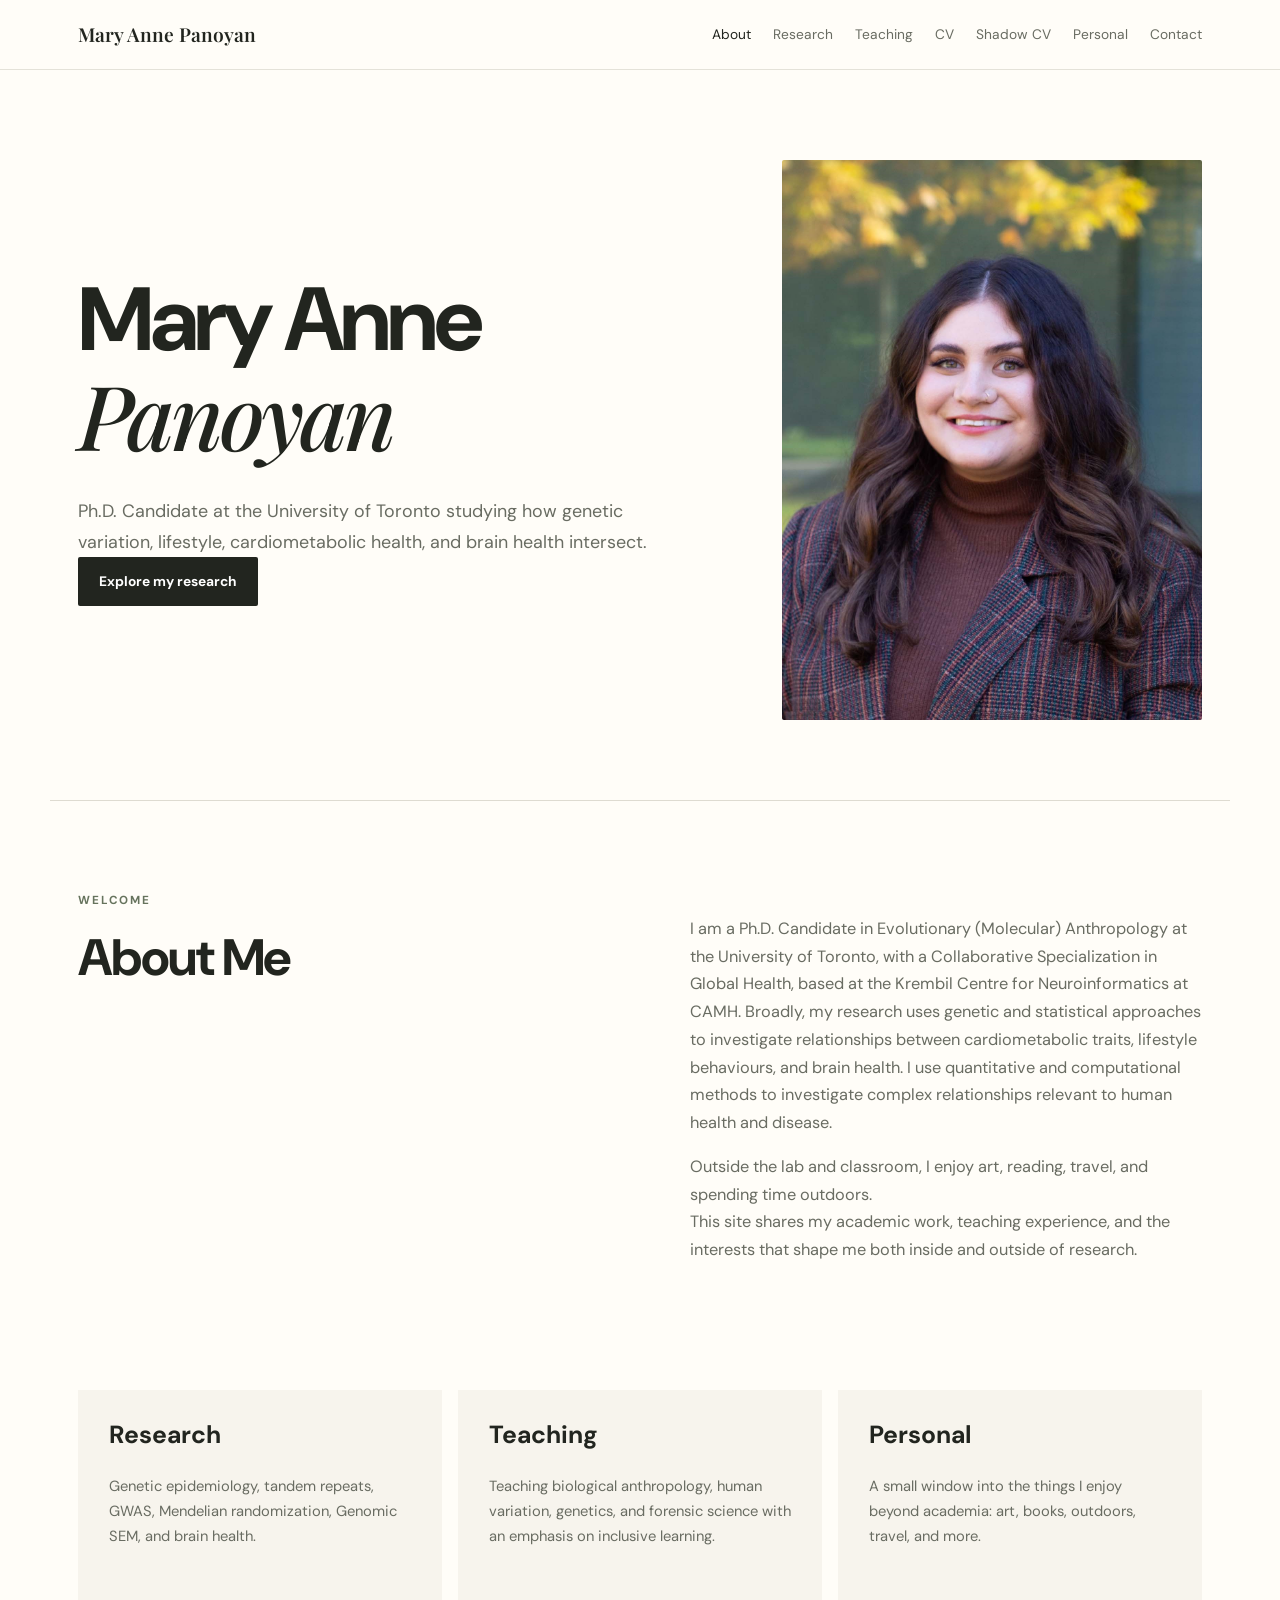
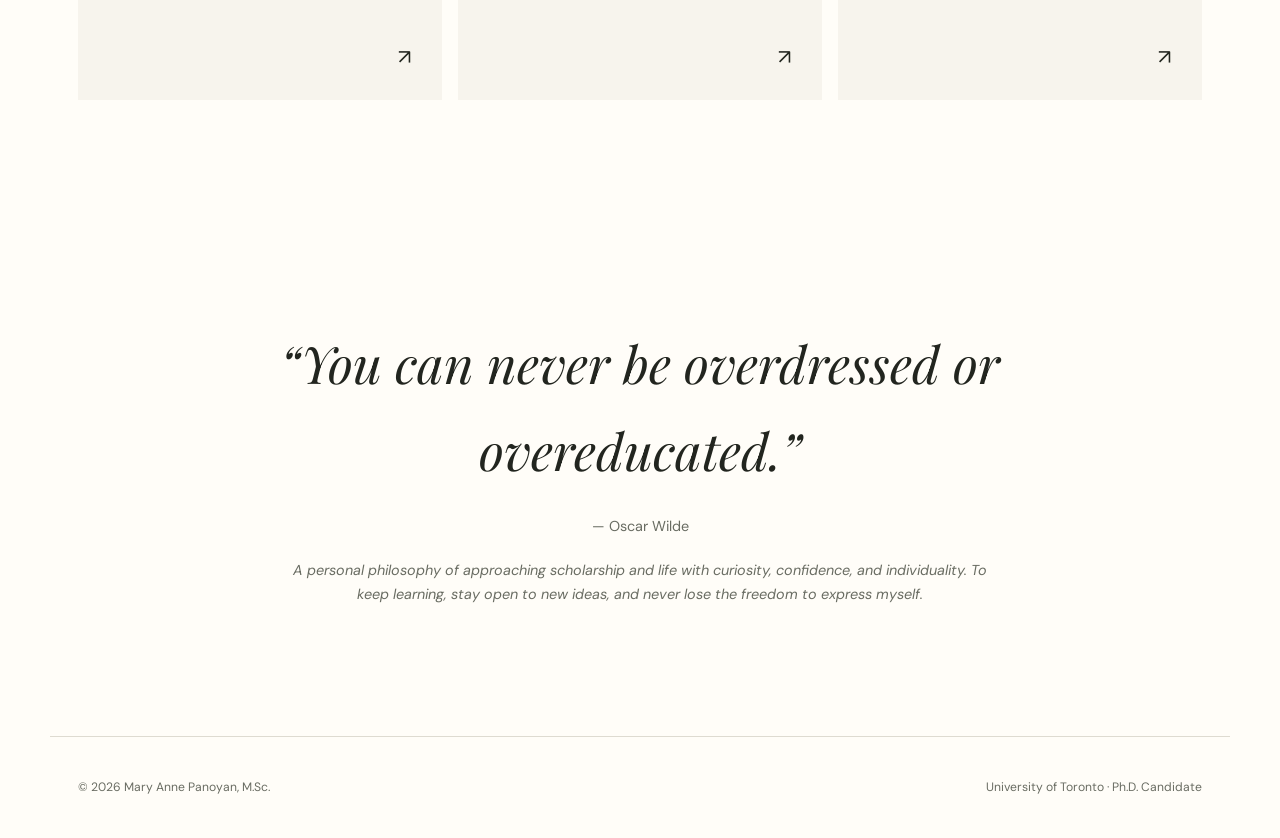
==== index.html @ bce334fd "Update image filename for Mary Anne Panoyan" ====
<!DOCTYPE html>
<html lang="en">

<head>
  <meta charset="UTF-8">
  <meta name="viewport" content="width=device-width, initial-scale=1.0">

  <title>Mary Anne Panoyan, M.Sc. | Ph.D. Candidate</title>

  <meta name="description" content="Academic portfolio of Mary Anne Panoyan, Ph.D. Candidate in Evolutionary (Molecular) Anthropology at the University of Toronto.">

  <link rel="stylesheet" href="style.css">
</head>

<body>

<header class="site-header">
  <div class="nav-wrap">

    <a class="brand" href="index.html">
      Mary Anne Panoyan
    </a>

    <button class="menu-toggle" aria-label="Toggle navigation">
      ☰
    </button>

    <nav class="nav">
      <a href="index.html">About</a>
      <a href="research.html">Research</a>
      <a href="teaching.html">Teaching</a>
      <a href="cv.html">CV</a>
      <a href="shadow-cv.html">Shadow CV</a>
      <a href="personal.html">Personal</a>
      <a href="contact.html">Contact</a>
    </nav>

  </div>
</header>


<main>

  <!-- HERO SECTION -->
  <section class="hero">

    <div class="hero-content">

      <h1>
        Mary Anne<br>
        <em>Panoyan</em>
      </h1>

      <p class="hero-intro">
        Ph.D. Candidate at the University of Toronto studying how genetic
        variation, lifestyle, cardiometabolic health, and brain health intersect.
      </p>

      <a class="button" href="research.html">
        Explore my research
      </a>

    </div>

    <div class="hero-photo">
      <img src="images/MaryAnnePanoyan.jpg" alt="Mary Anne Panoyan">
    </div>

  </section>


  <!-- INTRODUCTION -->
  <section class="intro section">

    <div>
      <p class="eyebrow">
        Welcome
      </p>

      <h2>
        About Me
      </h2>
    </div>

    <div class="intro-text">

      <p>
        I am a Ph.D. Candidate in Evolutionary (Molecular) Anthropology at the University of Toronto, with a Collaborative Specialization in Global Health, based at the Krembil Centre for Neuroinformatics at CAMH. Broadly, my research uses genetic and statistical approaches to investigate relationships between cardiometabolic traits, lifestyle behaviours, and brain health. I use quantitative and computational methods to investigate complex relationships relevant to human health and disease.
      </p>

      <p>
        Outside the lab and classroom, I enjoy art, reading, travel, and spending time outdoors.
        <br>
        This site shares my academic work, teaching experience, and the interests that shape me both inside and outside of research.
      </p>

    </div>

  </section>


  <!-- FEATURE CARDS -->
  <section class="cards section">

    <a class="feature-card" href="research.html">

      <h3>Research</h3>

      <p>
        Genetic epidemiology, tandem repeats, GWAS, Mendelian randomization, Genomic SEM, and brain health.
      </p>

      <span class="card-arrow">↗</span>

    </a>


    <a class="feature-card" href="teaching.html">

      <h3>Teaching</h3>

      <p>
        Teaching biological anthropology, human variation, genetics, and forensic science with an emphasis on inclusive learning.
      </p>

      <span class="card-arrow">↗</span>

    </a>


    <a class="feature-card" href="personal.html">

      <h3>Personal</h3>

      <p>
        A small window into the things I enjoy beyond academia: art, books, outdoors, travel, and more.
      </p>

      <span class="card-arrow">↗</span>

    </a>

  </section>


  <!-- QUOTE -->
  <section class="quote section">

    <p>
      “You can never be overdressed or overeducated.”
    </p>

    <span>
      — Oscar Wilde
    </span>

    <p class="quote-note">
      A personal philosophy of approaching scholarship and life with curiosity, confidence, and individuality. To keep learning, stay open to new ideas, and never lose the freedom to express myself.
    </p>

  </section>

</main>


<footer>

  <p>
    © 2026 Mary Anne Panoyan, M.Sc.
  </p>

  <p>
    University of Toronto · Ph.D. Candidate
  </p>

</footer>


<script src="script.js"></script>

</body>
</html>
---- style.css ----
@import url('https://fonts.googleapis.com/css2?family=DM+Sans:wght@400;500;600;700&family=Playfair+Display:ital,wght@0,500;0,600;1,500;1,600&display=swap');


/* =========================================================
   VARIABLES
   ========================================================= */

:root {
  --ink: #22251f;
  --muted: #696c62;
  --cream: #f7f4ed;
  --paper: #fffdf8;

  --sage: #66735d;
  --sage-light: #dce2d4;

  --clay: #b96f56;
  --line: #dedbd1;

  --serif: 'Playfair Display', Georgia, serif;
  --sans: 'DM Sans', Arial, sans-serif;
}


/* =========================================================
   GENERAL
   ========================================================= */

* {
  box-sizing: border-box;
}

html {
  scroll-behavior: smooth;
}

body {
  margin: 0;
  background: var(--paper);
  color: var(--ink);
  font-family: var(--sans);
  line-height: 1.7;
}

a {
  color: inherit;
  text-decoration: none;
}


/* =========================================================
   HEADER & NAVIGATION
   ========================================================= */

.site-header {
  position: sticky;
  top: 0;
  z-index: 10;

  background: rgba(255, 253, 248, 0.93);
  backdrop-filter: blur(12px);

  border-bottom: 1px solid rgba(222, 219, 209, 0.8);
}

.nav-wrap {
  max-width: 1180px;
  margin: auto;

  padding: 18px 28px;

  display: flex;
  align-items: center;
  justify-content: space-between;

  gap: 24px;
}

.brand {
  font-family: var(--serif);
  font-size: 1.2rem;
  font-weight: 600;
}

.nav {
  display: flex;
  gap: 22px;
  align-items: center;

  font-size: 0.86rem;
}

.nav a {
  color: var(--muted);
  transition: 0.2s;
}

.nav a:hover,
.nav a.active {
  color: var(--ink);
}

.menu-toggle {
  display: none;

  border: 0;
  background: none;

  font-size: 1.4rem;
}


/* =========================================================
   HERO
   ========================================================= */

.hero {
  max-width: 1180px;
  margin: auto;

  min-height: 650px;

  padding: 90px 28px 80px;

  display: grid;

  /*
     LEFT = text
     RIGHT = photo
  */
  grid-template-columns: minmax(0, 1fr) 420px;

  align-items: center;

  gap: 80px;
}

.hero-content {
  max-width: 650px;
}

.hero h1 {
  font-size: clamp(3.4rem, 7vw, 6.7rem);
  letter-spacing: -0.045em;
  line-height: 1.05;
  margin-top: 0;
  margin-bottom: 28px;
}

.hero h1 em {
  font-family: var(--serif);
  font-weight: 500;
}

.hero-intro {
  font-size: 1.12rem;
  color: var(--muted);
  max-width: 650px;
  margin: 0;
}

.hero-photo {
  display: flex;
  justify-content: center;
  align-items: center;
}

.hero-photo img {
  width: 100%;
  max-width: 420px;
  height: 560px;

  object-fit: cover;
  display: block;

  border-radius: 2px;
}


/* =========================================================
   GENERAL TYPOGRAPHY
   ========================================================= */

.eyebrow {
  font-size: 0.73rem;
  letter-spacing: 0.16em;
  text-transform: uppercase;

  color: var(--sage);
  font-weight: 700;

  margin: 0 0 18px;
}

h1,
h2,
h3 {
  line-height: 1.12;
  margin-top: 0;
}

h1 {
  font-size: clamp(3.4rem, 7vw, 6.7rem);
  letter-spacing: -0.045em;
  margin-bottom: 28px;
}

h2 {
  font-size: clamp(2rem, 4vw, 3.3rem);
  letter-spacing: -0.03em;
}

h3 {
  font-size: 1.55rem;
}

em {
  font-family: var(--serif);
  font-weight: 500;
}


/* =========================================================
   BUTTONS
   ========================================================= */

.button-row {
  display: flex;
  align-items: center;

  gap: 25px;
  margin-top: 35px;
}

.button {
  display: inline-block;

  background: var(--ink);
  color: #fff;

  padding: 13px 21px;
  border-radius: 2px;

  font-size: 0.86rem;
  font-weight: 700;

  transition: 0.2s;
}

.button:hover {
  background: var(--sage);
}

.text-link {
  font-weight: 700;
  font-size: 0.9rem;
}


/* =========================================================
   GENERAL SECTIONS
   ========================================================= */

.section {
  max-width: 1180px;
  margin: auto;

  padding: 90px 28px;
}


/* =========================================================
   INTRODUCTION
   ========================================================= */

.intro {
  display: grid;

  grid-template-columns: 1fr 1fr;

  gap: 100px;

  border-top: 1px solid var(--line);
}

.intro-text {
  font-size: 1.02rem;
  color: var(--muted);

  padding-top: 8px;
}


/* =========================================================
   FEATURE CARDS
   ========================================================= */

.cards {
  display: grid;

  grid-template-columns: repeat(3, 1fr);

  gap: 16px;

  padding-top: 20px;
}

.feature-card {
  min-height: 310px;

  background: var(--cream);

  padding: 30px;

  position: relative;

  border: 1px solid transparent;

  transition: 0.25s;
}

.feature-card:hover {
  border-color: var(--line);

  transform: translateY(-4px);
}

/*
   Card numbers removed, so this is no longer needed.
*/

.feature-card h3 {
  margin-top: 0;
}

.feature-card p {
  color: var(--muted);

  font-size: 0.92rem;
}

.card-arrow {
  position: absolute;

  right: 30px;
  bottom: 25px;

  font-size: 1.3rem;
}


/* =========================================================
   QUOTE
   ========================================================= */

.quote {
  text-align: center;

  padding-top: 130px;
  padding-bottom: 130px;
}


/* Main quote */

.quote > p:first-child {
  font-family: var(--serif);

  font-style: italic;

  font-size: clamp(2rem, 4vw, 3.5rem);

  margin: 0 auto 18px;

  max-width: 850px;
}


/* Attribution */

.quote > span {
  color: var(--muted);

  font-size: 0.9rem;
}


/* Personal philosophy */

.quote-note {
  font-family: var(--sans);

  font-size: 0.9rem;

  font-style: italic;

  line-height: 1.6;

  color: var(--muted);

  max-width: 700px;

  margin: 20px auto 0;
}


/* =========================================================
   FOOTER
   ========================================================= */

footer {
  border-top: 1px solid var(--line);

  max-width: 1180px;

  margin: auto;

  padding: 28px;

  display: flex;

  justify-content: space-between;

  color: var(--muted);

  font-size: 0.76rem;
}


/* =========================================================
   GENERAL PAGE
   ========================================================= */

.page {
  min-height: 75vh;
}

.page-hero {
  max-width: 1180px;

  margin: auto;

  padding: 100px 28px 80px;

  border-bottom: 1px solid var(--line);
}

.page-hero h1 {
  font-size: clamp(3.2rem, 7vw, 5.8rem);
}

.page-hero.compact {
  padding-bottom: 65px;
}


/* =========================================================
   TWO COLUMN CONTENT
   ========================================================= */

.two-col {
  display: grid;

  grid-template-columns: 1fr 1.2fr;

  gap: 100px;
}

.two-col p {
  color: var(--muted);
}


/* =========================================================
   TIMELINE
   ========================================================= */

.timeline-list {
  margin-top: 35px;
}

.timeline-list > div {
  display: grid;

  grid-template-columns: 130px 1fr;

  padding: 25px 0;

  border-top: 1px solid var(--line);
}

.timeline-list span {
  color: var(--sage);

  font-weight: 700;

  font-size: 0.82rem;

  text-transform: uppercase;

  letter-spacing: 0.08em;
}

.timeline-list p {
  margin: 0;

  color: var(--muted);
}


/* =========================================================
   RESEARCH PROJECTS
   ========================================================= */

.project-grid {
  display: grid;

  grid-template-columns: 1fr 1fr;

  gap: 18px;
}

.project-card {
  padding: 35px;

  background: var(--cream);

  min-height: 330px;

  border-left: 4px solid var(--sage);
}

.project-card:nth-child(2n) {
  border-left-color: var(--clay);
}

.project-card > span {
  font-size: 0.73rem;

  text-transform: uppercase;

  letter-spacing: 0.12em;

  color: var(--muted);
}

.project-card p {
  color: var(--muted);
}

.tags {
  font-size: 0.76rem;

  text-transform: uppercase;

  letter-spacing: 0.08em;

  margin-top: 35px;
}


/* =========================================================
   RESEARCH STATEMENT
   ========================================================= */

.research-statement {
  max-width: 850px;

  margin-left: auto;
  margin-right: auto;

  text-align: center;

  padding: 70px 0;

  border-top: 1px solid var(--line);
  border-bottom: 1px solid var(--line);
}

.research-statement h2 {
  font-family: var(--serif);

  font-size: 2.2rem;

  margin-bottom: 20px;
}

.research-statement p {
  color: var(--muted);

  line-height: 1.7;

  max-width: 720px;

  margin: 0 auto 16px;
}

.research-statement .button {
  display: inline-block;

  margin-top: 18px;

  padding: 12px 22px;

  background: var(--sage);

  color: white;

  text-decoration: none;

  font-size: 0.9rem;

  transition: opacity 0.2s ease, transform 0.2s ease;
}

.research-statement .button:hover {
  opacity: 0.85;

  transform: translateY(-2px);
}


/* =========================================================
   METHODS
   ========================================================= */

.methods {
  border-top: 1px solid var(--line);
}

.tag-cloud {
  display: flex;

  flex-wrap: wrap;

  gap: 10px;

  margin-top: 30px;
}

.tag-cloud span {
  border: 1px solid var(--line);

  padding: 9px 14px;

  border-radius: 50px;

  font-size: 0.82rem;

  background: var(--paper);
}


/* =========================================================
   EXPERIENCE
   ========================================================= */

.experience-item {
  display: grid;

  grid-template-columns: 150px 1fr;

  gap: 35px;

  padding: 28px 0;

  border-top: 1px solid var(--line);
}

.experience-item > span {
  color: var(--sage);

  font-size: 0.82rem;

  font-weight: 700;
}

.experience-item h3 {
  margin-bottom: 5px;
}

.experience-item p {
  color: var(--muted);

  margin: 4px 0;
}


/* =========================================================
   CV
   ========================================================= */

.cv-preview {
  display: grid;

  grid-template-columns: 1fr 1.5fr;

  gap: 80px;

  border-top: 1px solid var(--line);
}

.cv-preview p {
  color: var(--muted);
}

.note-box {
  max-width: 1124px;

  margin: 0 auto 80px;

  background: var(--cream);

  padding: 28px;
}

.note-box p {
  margin-bottom: 0;

  color: var(--muted);
}


/* =========================================================
   SHADOW CV
   ========================================================= */

.shadow-grid {
  display: grid;

  grid-template-columns: 1fr 1fr;

  gap: 18px;
}

.shadow-grid article {
  padding: 32px;

  background: var(--cream);

  min-height: 310px;
}

.shadow-grid article > span {
  color: var(--clay);

  font-weight: 700;
}

.shadow-grid ul {
  padding-left: 20px;

  color: var(--muted);
}


/* =========================================================
   PERSONAL PAGE
   ========================================================= */

.personal-grid {
  display: grid;

  grid-template-columns: 1fr 1fr;

  gap: 18px;
}

.personal-card {
  padding: 32px;

  background: var(--cream);

  min-height: 360px;
}

.personal-card p {
  color: var(--muted);
}

.placeholder-art {
  height: 150px;

  background: var(--sage-light);

  display: grid;

  place-items: center;

  text-align: center;

  font-family: var(--serif);

  font-size: 1.8rem;

  font-style: italic;

  margin-bottom: 28px;
}

.big-icon {
  font-size: 4rem;

  height: 150px;

  display: flex;

  align-items: center;
}


/* =========================================================
   ART GALLERY
   ========================================================= */

.art-gallery {
  display: grid;

  grid-template-columns: repeat(3, 1fr);

  gap: 16px;

  margin-top: 28px;
}

.art-gallery a {
  display: block;

  background: var(--paper);

  overflow: hidden;

  border: 1px solid var(--line);

  transition: transform 0.25s ease, box-shadow 0.25s ease;
}

.art-gallery a:hover {
  transform: translateY(-4px);

  box-shadow: 0 8px 20px rgba(34, 37, 31, 0.08);
}

.art-gallery img {
  width: 100%;

  height: 300px;

  object-fit: contain;

  display: block;

  transition: transform 0.3s ease, opacity 0.25s ease;
}

.art-gallery a:hover img {
  opacity: 0.88;

  transform: scale(1.02);
}


/* =========================================================
   CURRENTLY
   ========================================================= */

.currently {
  border-top: 1px solid var(--line);
}

.currently-grid {
  display: grid;

  grid-template-columns: repeat(4, 1fr);

  border: 1px solid var(--line);
}

.currently-grid div {
  padding: 25px;

  border-right: 1px solid var(--line);
}

.currently-grid div:last-child {
  border-right: 0;
}

.currently-grid span {
  display: block;

  color: var(--sage);

  font-size: 0.72rem;

  text-transform: uppercase;

  letter-spacing: 0.12em;
}

.currently-grid strong {
  display: block;

  margin-top: 10px;
}


/* =========================================================
   CONTACT
   ========================================================= */

.contact-grid {
  display: grid;

  grid-template-columns: 1fr 1fr;

  gap: 18px;
}

.contact-card {
  padding: 35px;

  background: var(--cream);

  min-height: 180px;
}

.contact-card span {
  display: block;

  color: var(--sage);

  font-size: 0.73rem;

  text-transform: uppercase;

  letter-spacing: 0.12em;

  font-weight: 700;
}

.contact-card strong {
  display: block;

  font-size: 1.2rem;

  margin: 18px 0 8px;
}

.contact-card small {
  color: var(--muted);
}


/* =========================================================
   CODE
   ========================================================= */

code {
  font-family: monospace;
}


/* =========================================================
   TABLET / MOBILE
   ========================================================= */

@media (max-width: 800px) {

  .nav {
    display: none;

    position: absolute;

    top: 66px;
    left: 0;
    right: 0;

    background: var(--paper);

    padding: 18px 28px;

    border-bottom: 1px solid var(--line);

    flex-direction: column;

    align-items: flex-start;
  }

  .nav.open {
    display: flex;
  }

  .menu-toggle {
    display: block;
  }


  /* HERO */

  .hero {
    grid-template-columns: 1fr;

    min-height: auto;

    padding-top: 65px;

    gap: 50px;
  }

  .hero-content {
    max-width: 650px;
  }

  .hero-photo {
    justify-content: flex-start;
  }

  .hero-photo img {
    width: 100%;

    max-width: 380px;

    height: 500px;
  }


  /* OTHER SECTIONS */

  .intro,
  .two-col,
  .cv-preview {
    grid-template-columns: 1fr;

    gap: 35px;
  }

  .cards,
  .project-grid,
  .shadow-grid,
  .personal-grid,
  .contact-grid {
    grid-template-columns: 1fr;
  }


  /* ART GALLERY */

  .art-gallery {
    grid-template-columns: repeat(2, 1fr);
  }

  .art-gallery img {
    height: 280px;
  }


  /* CURRENTLY */

  .currently-grid {
    grid-template-columns: 1fr 1fr;
  }

  .currently-grid div:nth-child(2) {
    border-right: 0;
  }

  .currently-grid div {
    border-bottom: 1px solid var(--line);
  }


  /* FOOTER */

  footer {
    flex-direction: column;

    gap: 5px;
  }
}


/* =========================================================
   SMALL PHONES
   ========================================================= */

@media (max-width: 500px) {

  .nav-wrap {
    padding: 16px 20px;
  }

  .hero,
  .section,
  .page-hero {
    padding-left: 20px;
    padding-right: 20px;
  }

  .hero {
    padding-top: 50px;

    gap: 40px;
  }

  .hero h1 {
    font-size: clamp(3rem, 15vw, 4.5rem);
  }

  .hero-intro {
    font-size: 1rem;
  }

  .hero-photo img {
    max-width: 100%;

    height: 450px;
  }


  /* ART GALLERY */

  .art-gallery {
    grid-template-columns: 1fr;

    gap: 14px;
  }

  .art-gallery img {
    height: auto;

    max-height: 500px;
  }


  /* CURRENTLY */

  .currently-grid {
    grid-template-columns: 1fr;
  }

  .currently-grid div {
    border-right: 0 !important;
  }


  /* EXPERIENCE */

  .experience-item,
  .timeline-list > div {
    grid-template-columns: 1fr;

    gap: 8px;
  }


  /* FOOTER */

  footer {
    padding-left: 20px;
    padding-right: 20px;
  }


  /* QUOTE */

  .quote {
    padding-top: 90px;
    padding-bottom: 90px;
  }

  .quote-note {
    font-size: 0.88rem;
  }
}
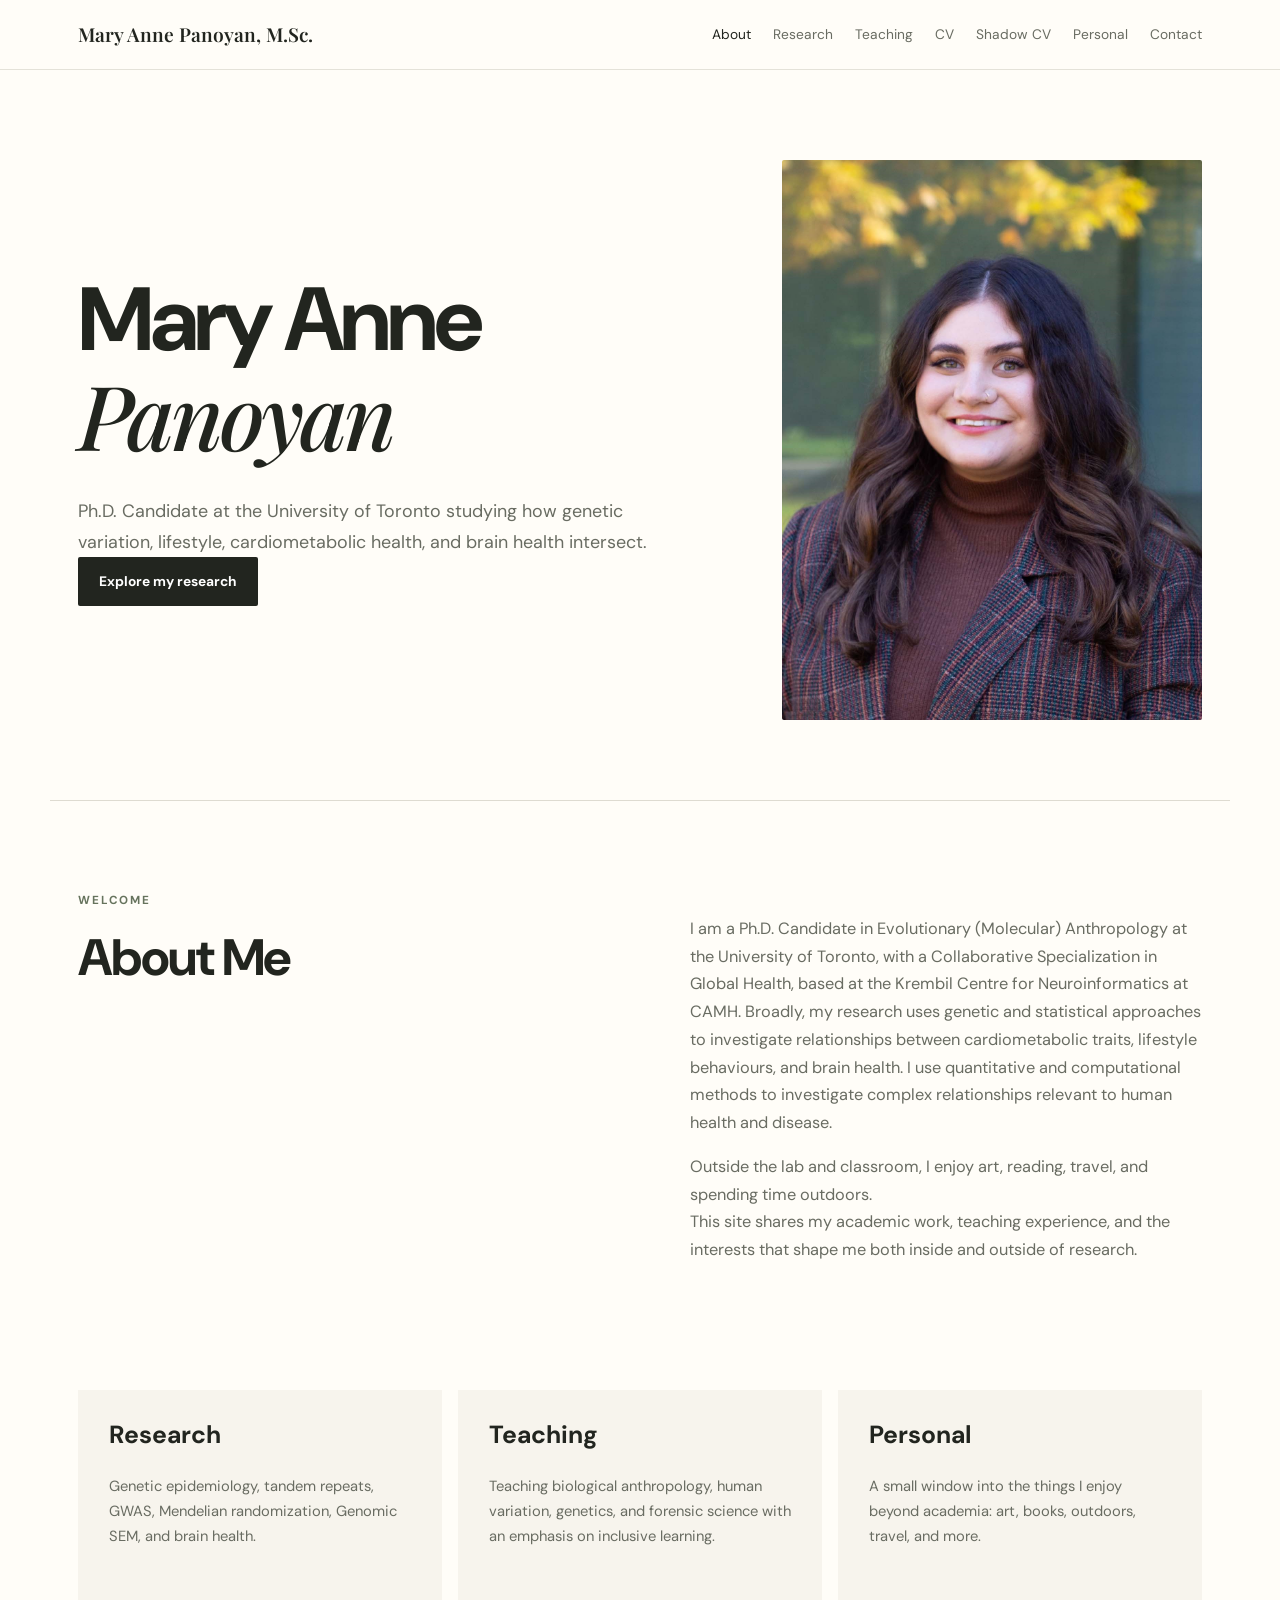
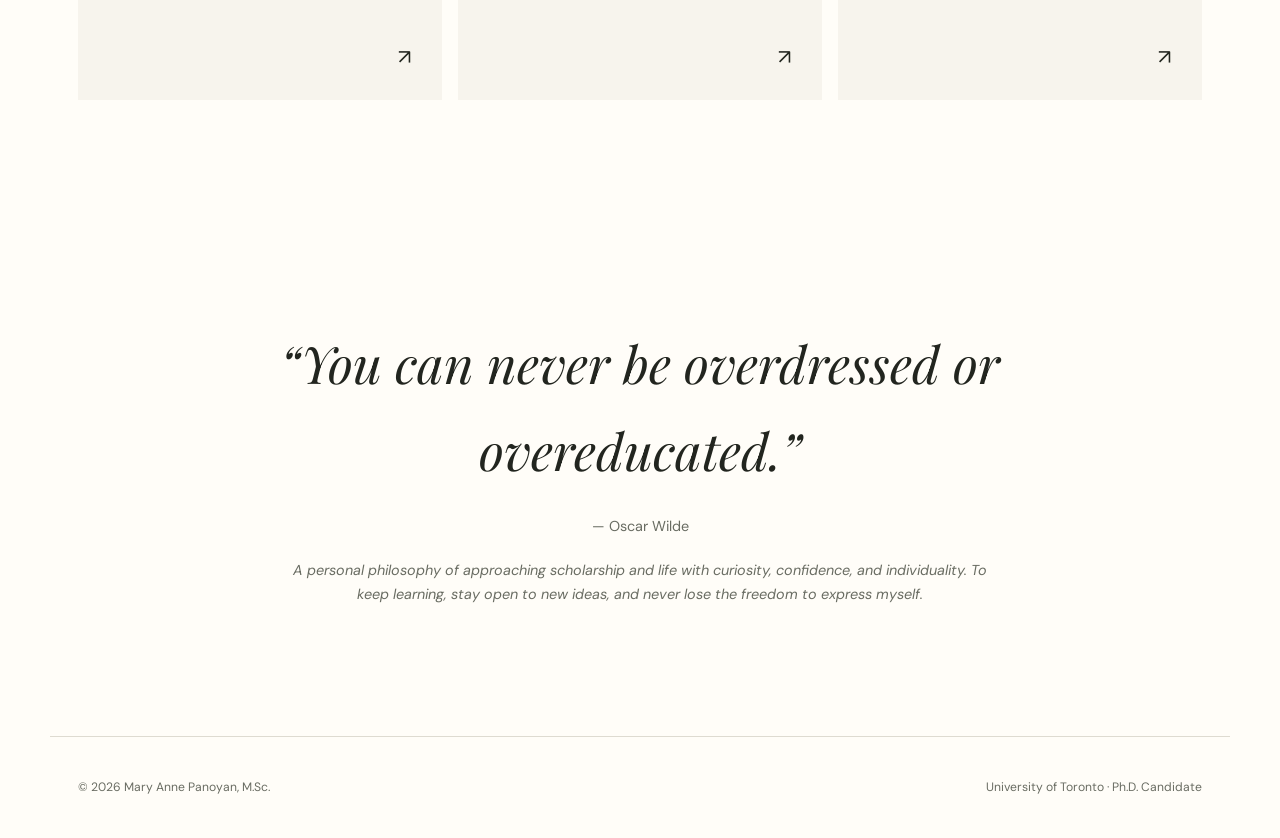
==== commit 5635ab15: "Update brand name to include degree" ====
--- a/index.html
+++ b/index.html
@@ -18,7 +18,7 @@
   <div class="nav-wrap">
 
     <a class="brand" href="index.html">
-      Mary Anne Panoyan
+      Mary Anne Panoyan, M.Sc.
     </a>
 
     <button class="menu-toggle" aria-label="Toggle navigation">
--- a/style.css
+++ b/style.css
@@ -453,7 +453,21 @@
   padding-bottom: 65px;
 }
 
-
+/* =========================================================
+   LEAD TEXT
+   ========================================================= */
+
+.lead {
+  max-width: 700px;
+
+  margin: 20px 0 28px;
+
+  font-size: 1.1rem;
+
+  line-height: 1.7;
+
+  color: var(--muted);
+}
 /* =========================================================
    TWO COLUMN CONTENT
    ========================================================= */
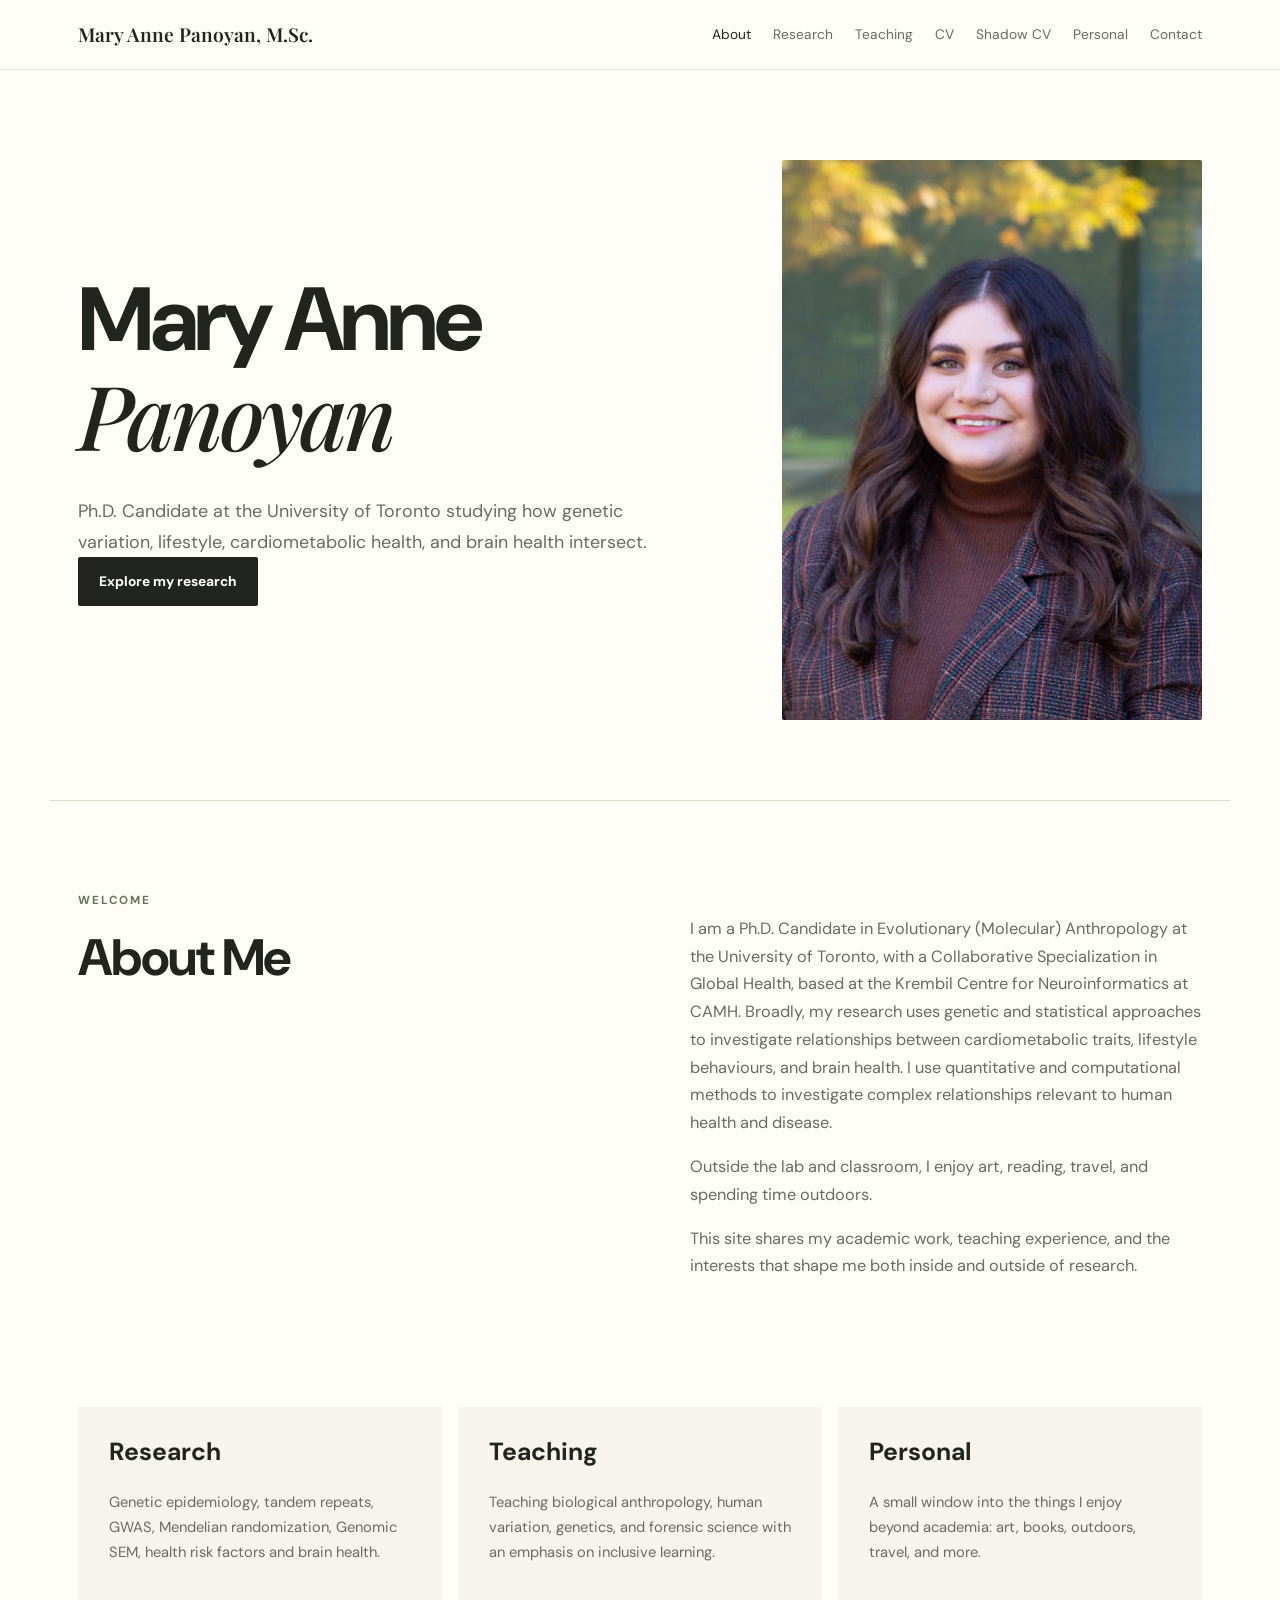
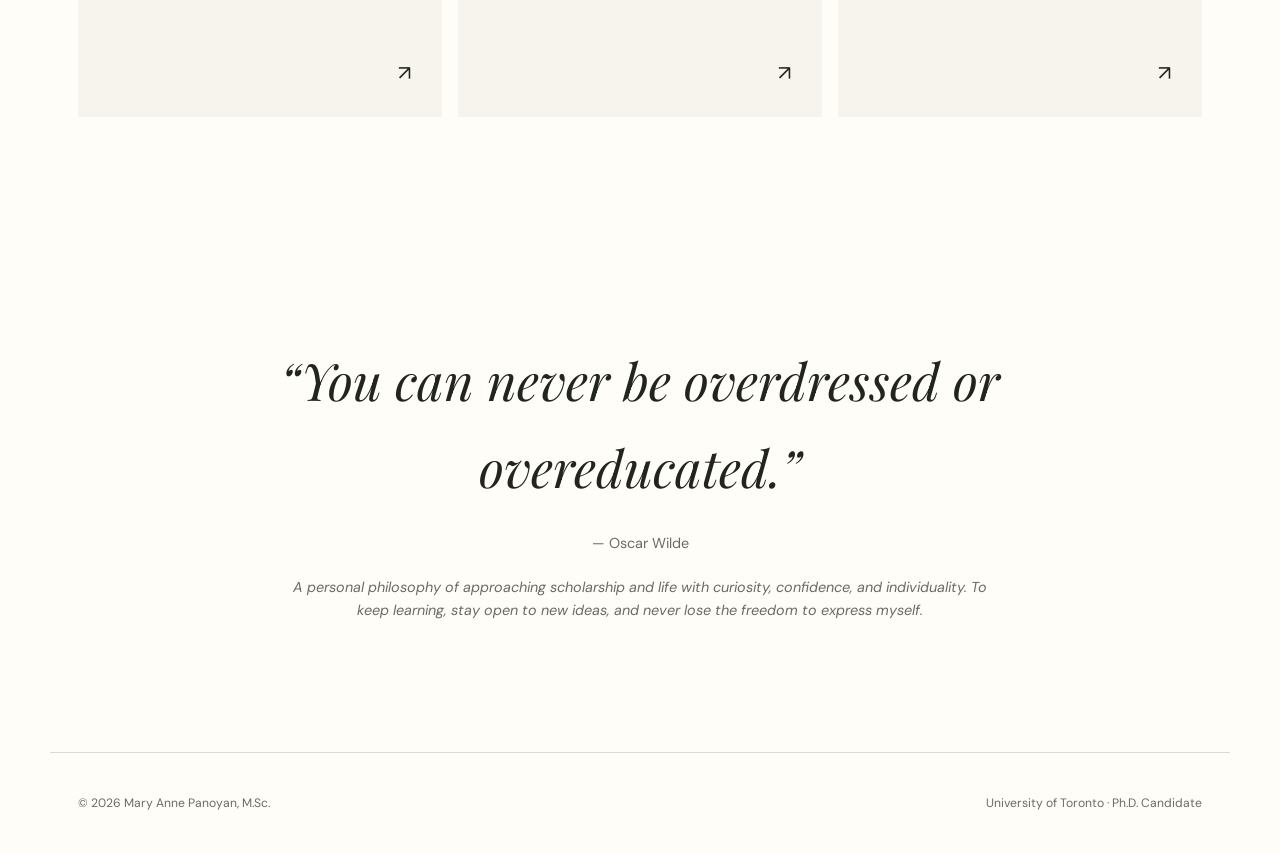
==== commit ecc6dbe3: "Update research interests in index.html Expanded the description of research interests to include he" ====
--- a/index.html
+++ b/index.html
@@ -90,7 +90,7 @@
 
       <p>
         Outside the lab and classroom, I enjoy art, reading, travel, and spending time outdoors.
-        <br>
+        </p>
         This site shares my academic work, teaching experience, and the interests that shape me both inside and outside of research.
       </p>
 
@@ -107,7 +107,7 @@
       <h3>Research</h3>
 
       <p>
-        Genetic epidemiology, tandem repeats, GWAS, Mendelian randomization, Genomic SEM, and brain health.
+        Genetic epidemiology, tandem repeats, GWAS, Mendelian randomization, Genomic SEM, health risk factors and brain health.
       </p>
 
       <span class="card-arrow">↗</span>
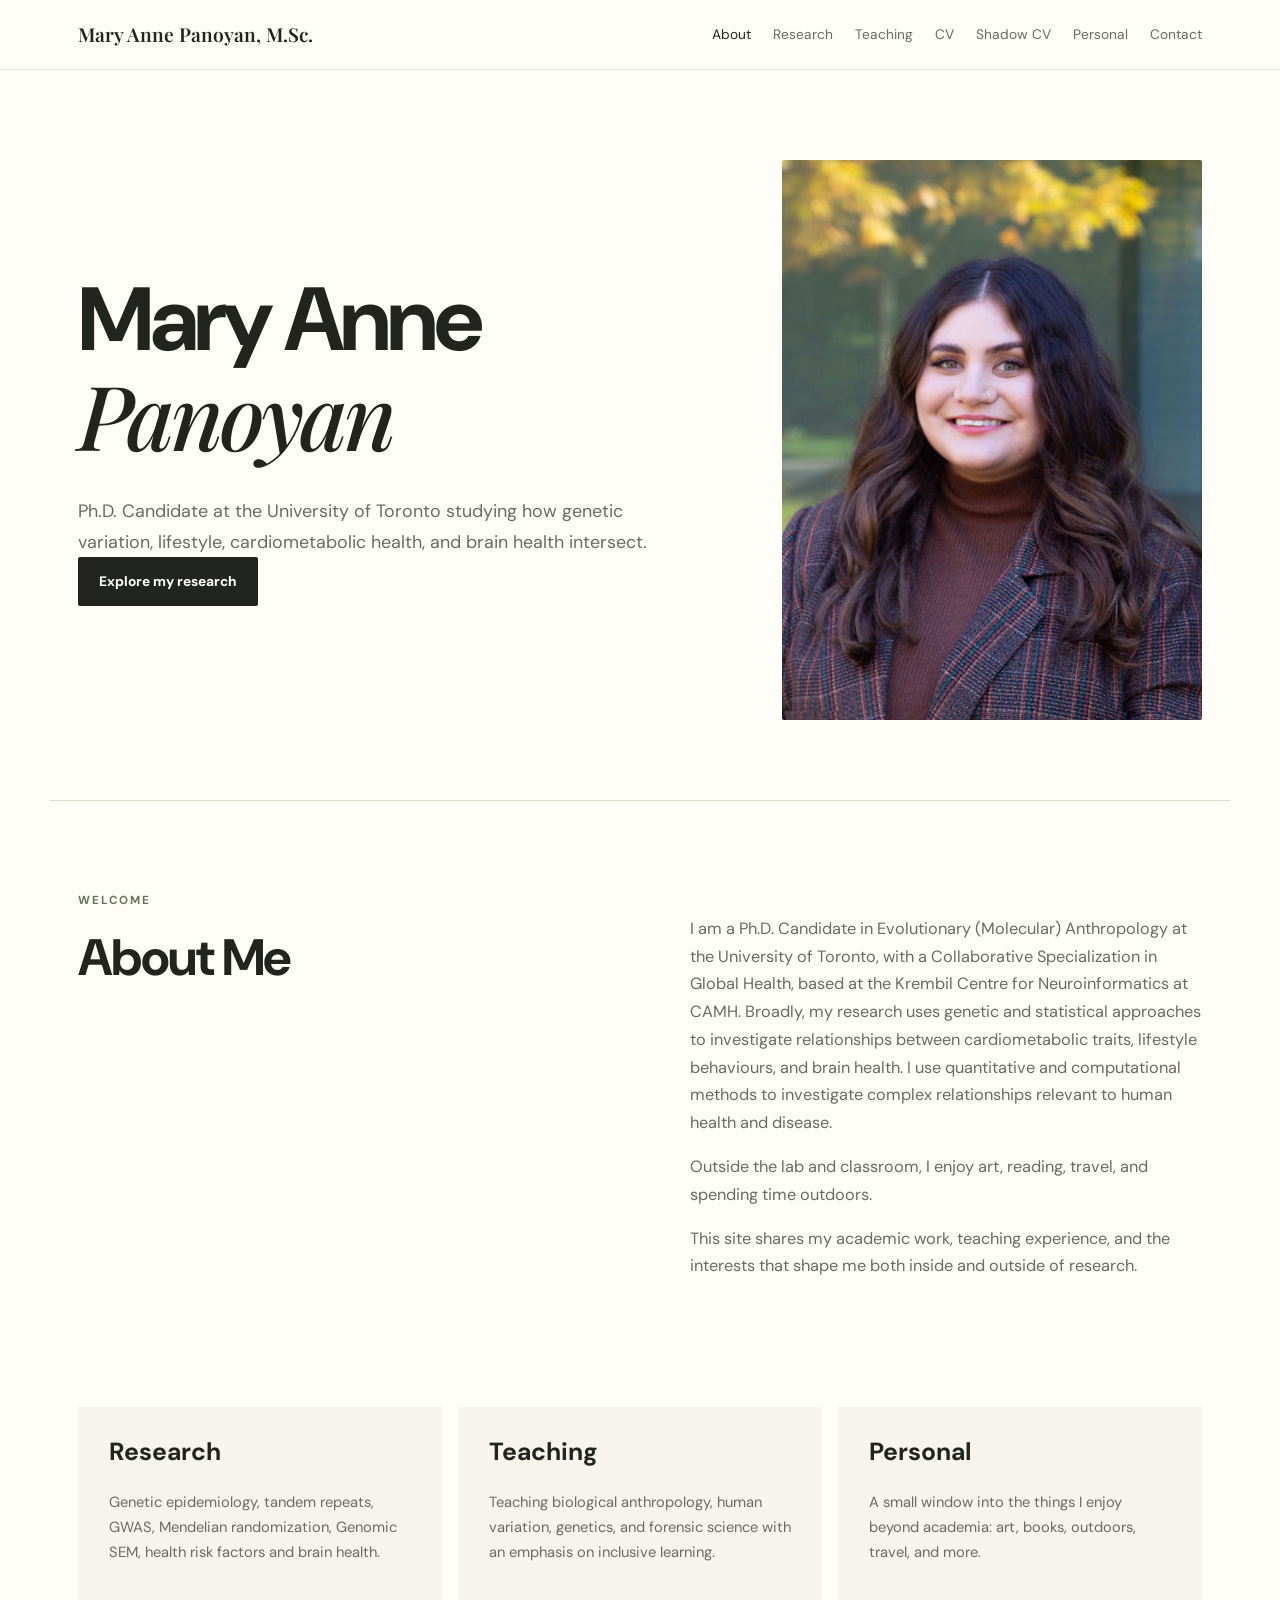
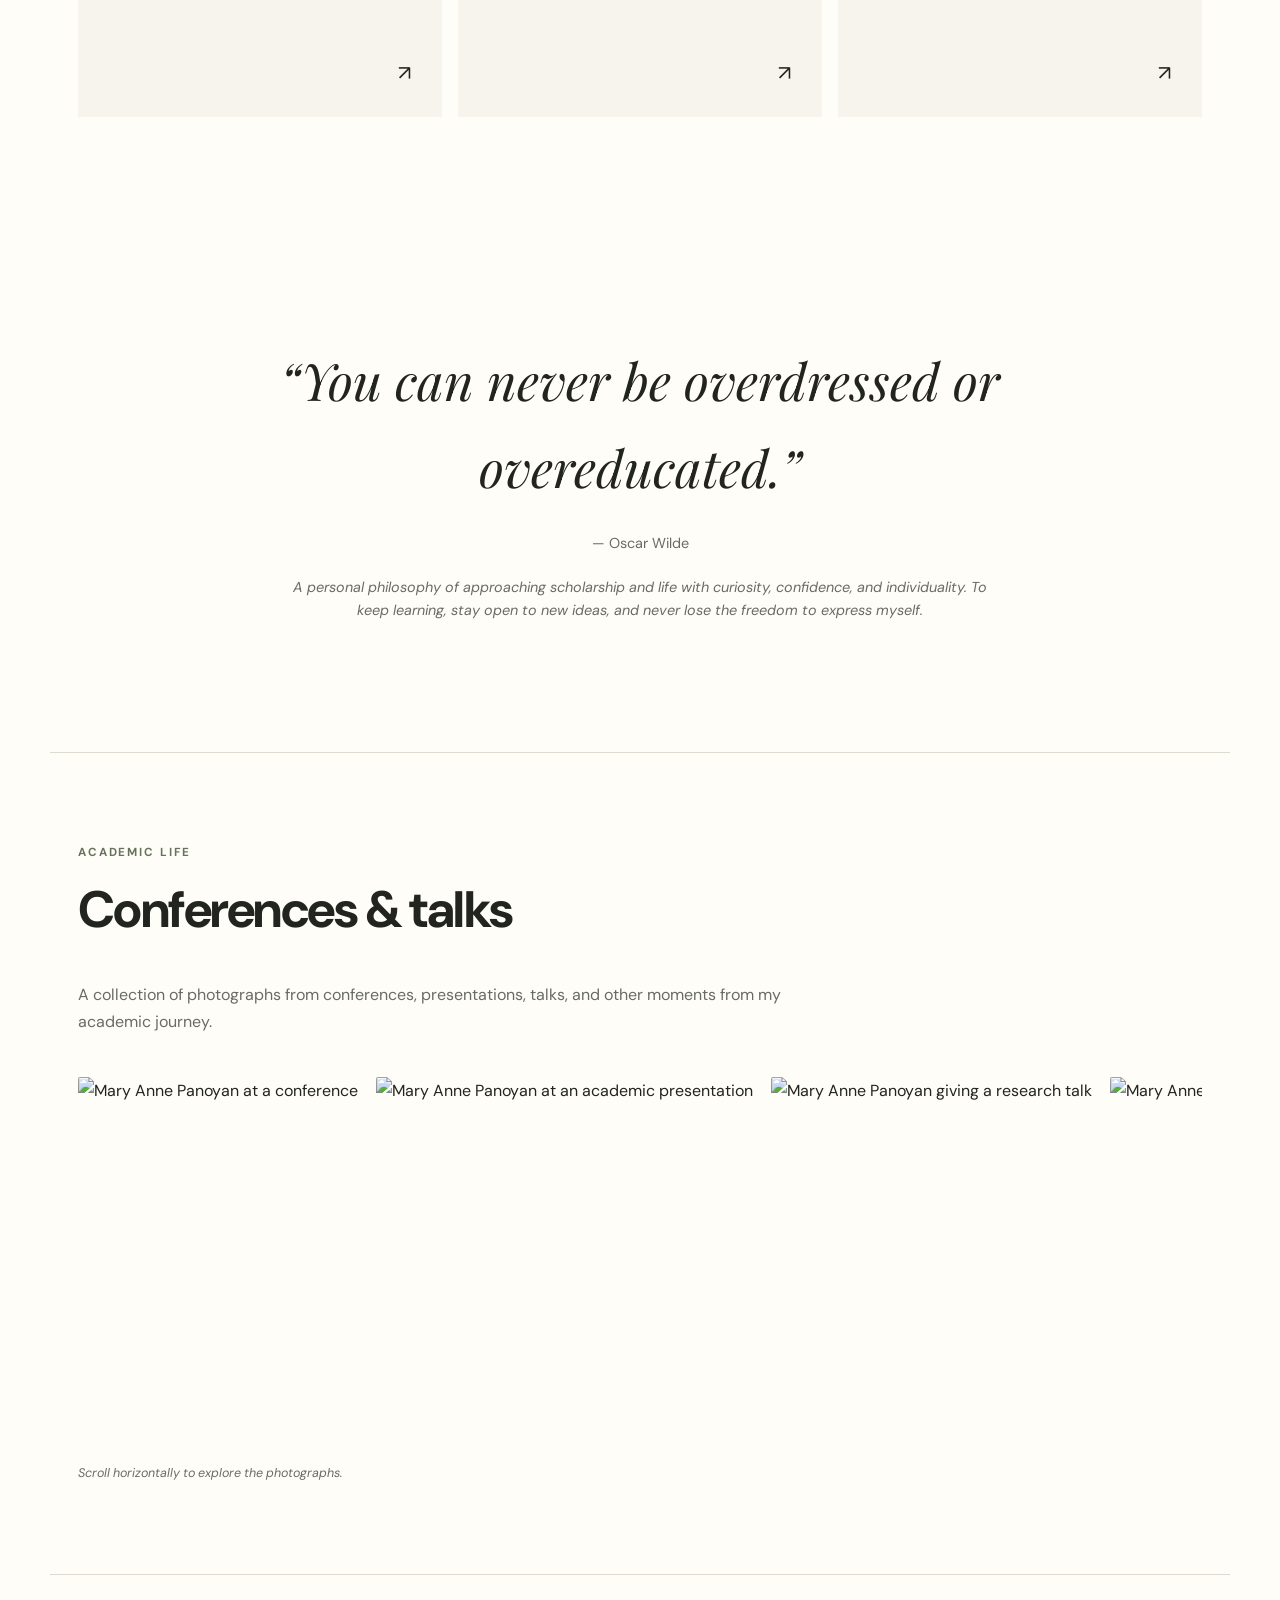
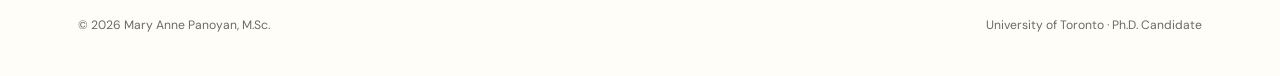
==== commit b6a07f70: "Add conferences and talks section with photo gallery Added a new section for conferences and talks, " ====
--- a/index.html
+++ b/index.html
@@ -160,6 +160,121 @@
 
   </section>
 
+   <!-- =====================================================
+         4. CONFERENCES & TALKS
+         ===================================================== -->
+
+    <section class="section personal-section">
+
+        <p class="eyebrow">
+            Academic life
+        </p>
+
+        <h2>
+            Conferences & talks
+        </h2>
+
+        <p class="personal-intro">
+            A collection of photographs from conferences, presentations,
+            talks, and other moments from my academic journey.
+        </p>
+
+
+        <div class="scroll-gallery">
+
+
+            <!-- CONFERENCE PHOTO 1 -->
+
+            <a
+                href="images/conference-1.jpg"
+                target="_blank"
+                rel="noopener noreferrer">
+
+                <img
+                    src="images/conference-1.jpg"
+                    alt="Mary Anne Panoyan at a conference">
+
+            </a>
+
+
+            <!-- CONFERENCE PHOTO 2 -->
+
+            <a
+                href="images/conference-2.jpg"
+                target="_blank"
+                rel="noopener noreferrer">
+
+                <img
+                    src="images/conference-2.jpg"
+                    alt="Mary Anne Panoyan at an academic presentation">
+
+            </a>
+
+
+            <!-- CONFERENCE PHOTO 3 -->
+
+            <a
+                href="images/conference-3.jpg"
+                target="_blank"
+                rel="noopener noreferrer">
+
+                <img
+                    src="images/conference-3.jpg"
+                    alt="Mary Anne Panoyan giving a research talk">
+
+            </a>
+
+
+            <!-- CONFERENCE PHOTO 4 -->
+
+            <a
+                href="images/conference-4.jpg"
+                target="_blank"
+                rel="noopener noreferrer">
+
+                <img
+                    src="images/conference-4.jpg"
+                    alt="Mary Anne Panoyan at an academic event">
+
+            </a>
+
+
+            <!-- CONFERENCE PHOTO 5 -->
+
+            <a
+                href="images/conference-5.jpg"
+                target="_blank"
+                rel="noopener noreferrer">
+
+                <img
+                    src="images/conference-5.jpg"
+                    alt="Mary Anne Panoyan presenting research">
+
+            </a>
+
+
+            <!-- CONFERENCE PHOTO 6 -->
+
+            <a
+                href="images/conference-6.jpg"
+                target="_blank"
+                rel="noopener noreferrer">
+
+                <img
+                    src="images/conference-6.jpg"
+                    alt="Mary Anne Panoyan at a conference">
+
+            </a>
+
+        </div>
+
+        <p class="gallery-note">
+            Scroll horizontally to explore the photographs.
+        </p>
+
+    </section>
+
+
 </main>
 
 
--- a/style.css
+++ b/style.css
@@ -8,6 +8,7 @@
 :root {
   --ink: #22251f;
   --muted: #696c62;
+
   --cream: #f7f4ed;
   --paper: #fffdf8;
 
@@ -36,8 +37,10 @@
 
 body {
   margin: 0;
+
   background: var(--paper);
   color: var(--ink);
+
   font-family: var(--sans);
   line-height: 1.7;
 }
@@ -92,7 +95,8 @@
 
 .nav a {
   color: var(--muted);
-  transition: 0.2s;
+
+  transition: color 0.2s ease;
 }
 
 .nav a:hover,
@@ -107,6 +111,9 @@
   background: none;
 
   font-size: 1.4rem;
+  color: var(--ink);
+
+  cursor: pointer;
 }
 
 
@@ -124,10 +131,6 @@
 
   display: grid;
 
-  /*
-     LEFT = text
-     RIGHT = photo
-  */
   grid-template-columns: minmax(0, 1fr) 420px;
 
   align-items: center;
@@ -141,8 +144,10 @@
 
 .hero h1 {
   font-size: clamp(3.4rem, 7vw, 6.7rem);
+
   letter-spacing: -0.045em;
   line-height: 1.05;
+
   margin-top: 0;
   margin-bottom: 28px;
 }
@@ -154,13 +159,17 @@
 
 .hero-intro {
   font-size: 1.12rem;
-  color: var(--muted);
+
+  color: var(--muted);
+
   max-width: 650px;
+
   margin: 0;
 }
 
 .hero-photo {
   display: flex;
+
   justify-content: center;
   align-items: center;
 }
@@ -168,9 +177,11 @@
 .hero-photo img {
   width: 100%;
   max-width: 420px;
+
   height: 560px;
 
   object-fit: cover;
+
   display: block;
 
   border-radius: 2px;
@@ -182,14 +193,17 @@
    ========================================================= */
 
 .eyebrow {
+  margin: 0 0 18px;
+
   font-size: 0.73rem;
+
   letter-spacing: 0.16em;
+
   text-transform: uppercase;
 
   color: var(--sage);
+
   font-weight: 700;
-
-  margin: 0 0 18px;
 }
 
 h1,
@@ -201,12 +215,15 @@
 
 h1 {
   font-size: clamp(3.4rem, 7vw, 6.7rem);
+
   letter-spacing: -0.045em;
+
   margin-bottom: 28px;
 }
 
 h2 {
   font-size: clamp(2rem, 4vw, 3.3rem);
+
   letter-spacing: -0.03em;
 }
 
@@ -219,16 +236,30 @@
   font-weight: 500;
 }
 
-
-/* =========================================================
-   BUTTONS
+.lead {
+  max-width: 700px;
+
+  margin: 20px 0 28px;
+
+  font-size: 1.1rem;
+
+  line-height: 1.7;
+
+  color: var(--muted);
+}
+
+
+/* =========================================================
+   BUTTONS & LINKS
    ========================================================= */
 
 .button-row {
   display: flex;
+
   align-items: center;
 
   gap: 25px;
+
   margin-top: 35px;
 }
 
@@ -236,23 +267,30 @@
   display: inline-block;
 
   background: var(--ink);
+
   color: #fff;
 
   padding: 13px 21px;
+
   border-radius: 2px;
 
   font-size: 0.86rem;
+
   font-weight: 700;
 
-  transition: 0.2s;
+  transition: background 0.2s ease,
+              transform 0.2s ease;
 }
 
 .button:hover {
   background: var(--sage);
+
+  transform: translateY(-2px);
 }
 
 .text-link {
   font-weight: 700;
+
   font-size: 0.9rem;
 }
 
@@ -263,6 +301,7 @@
 
 .section {
   max-width: 1180px;
+
   margin: auto;
 
   padding: 90px 28px;
@@ -285,6 +324,7 @@
 
 .intro-text {
   font-size: 1.02rem;
+
   color: var(--muted);
 
   padding-top: 8px;
@@ -316,7 +356,8 @@
 
   border: 1px solid transparent;
 
-  transition: 0.25s;
+  transition: transform 0.25s ease,
+              border-color 0.25s ease;
 }
 
 .feature-card:hover {
@@ -325,10 +366,6 @@
   transform: translateY(-4px);
 }
 
-/*
-   Card numbers removed, so this is no longer needed.
-*/
-
 .feature-card h3 {
   margin-top: 0;
 }
@@ -360,9 +397,6 @@
   padding-bottom: 130px;
 }
 
-
-/* Main quote */
-
 .quote > p:first-child {
   font-family: var(--serif);
 
@@ -375,17 +409,11 @@
   max-width: 850px;
 }
 
-
-/* Attribution */
-
 .quote > span {
   color: var(--muted);
 
   font-size: 0.9rem;
 }
-
-
-/* Personal philosophy */
 
 .quote-note {
   font-family: var(--sans);
@@ -409,21 +437,21 @@
    ========================================================= */
 
 footer {
+  max-width: 1180px;
+
+  margin: auto;
+
+  padding: 28px;
+
+  display: flex;
+
+  justify-content: space-between;
+
+  color: var(--muted);
+
+  font-size: 0.76rem;
+
   border-top: 1px solid var(--line);
-
-  max-width: 1180px;
-
-  margin: auto;
-
-  padding: 28px;
-
-  display: flex;
-
-  justify-content: space-between;
-
-  color: var(--muted);
-
-  font-size: 0.76rem;
 }
 
 
@@ -453,21 +481,7 @@
   padding-bottom: 65px;
 }
 
-/* =========================================================
-   LEAD TEXT
-   ========================================================= */
-
-.lead {
-  max-width: 700px;
-
-  margin: 20px 0 28px;
-
-  font-size: 1.1rem;
-
-  line-height: 1.7;
-
-  color: var(--muted);
-}
+
 /* =========================================================
    TWO COLUMN CONTENT
    ========================================================= */
@@ -624,7 +638,8 @@
 
   font-size: 0.9rem;
 
-  transition: opacity 0.2s ease, transform 0.2s ease;
+  transition: opacity 0.2s ease,
+              transform 0.2s ease;
 }
 
 .research-statement .button:hover {
@@ -772,105 +787,160 @@
    PERSONAL PAGE
    ========================================================= */
 
-.personal-grid {
+.personal-section {
+  border-top: 1px solid var(--line);
+}
+
+.personal-intro {
+  max-width: 720px;
+
+  margin: 0 0 32px;
+
+  color: var(--muted);
+}
+
+
+/* =========================================================
+   PERSONAL — SCROLLING IMAGE GALLERIES
+   ========================================================= */
+
+.scroll-gallery {
+  display: flex;
+
+  gap: 18px;
+
+  overflow-x: auto;
+  overflow-y: hidden;
+
+  padding: 10px 0 18px;
+
+  scroll-behavior: smooth;
+
+  -webkit-overflow-scrolling: touch;
+
+  scrollbar-width: thin;
+
+  scrollbar-color: var(--line) transparent;
+}
+
+.scroll-gallery::-webkit-scrollbar {
+  height: 8px;
+}
+
+.scroll-gallery::-webkit-scrollbar-track {
+  background: transparent;
+}
+
+.scroll-gallery::-webkit-scrollbar-thumb {
+  background: var(--line);
+
+  border-radius: 10px;
+}
+
+.scroll-gallery a {
+  flex: 0 0 auto;
+
+  display: block;
+
+  background: transparent;
+
+  border: none;
+
+  overflow: hidden;
+
+  transition: transform 0.25s ease;
+}
+
+.scroll-gallery a:hover {
+  transform: translateY(-4px);
+}
+
+.scroll-gallery img {
+  display: block;
+
+  height: 360px;
+
+  width: auto;
+
+  max-width: 500px;
+
+  object-fit: contain;
+
+  border-radius: 2px;
+
+  transition: opacity 0.25s ease;
+}
+
+.scroll-gallery a:hover img {
+  opacity: 0.88;
+}
+
+.gallery-note {
+  margin: 8px 0 0;
+
+  color: var(--muted);
+
+  font-size: 0.78rem;
+
+  font-style: italic;
+}
+
+
+/* =========================================================
+   PERSONAL — TV, BOOKS & MOVIES
+   ========================================================= */
+
+.media-grid {
   display: grid;
 
-  grid-template-columns: 1fr 1fr;
+  grid-template-columns: repeat(3, 1fr);
 
   gap: 18px;
-}
-
-.personal-card {
+
+  margin-top: 35px;
+}
+
+.media-card {
+  background: var(--cream);
+
   padding: 32px;
 
-  background: var(--cream);
-
-  min-height: 360px;
-}
-
-.personal-card p {
-  color: var(--muted);
-}
-
-.placeholder-art {
-  height: 150px;
-
-  background: var(--sage-light);
-
-  display: grid;
-
-  place-items: center;
-
-  text-align: center;
-
-  font-family: var(--serif);
-
-  font-size: 1.8rem;
-
-  font-style: italic;
-
-  margin-bottom: 28px;
-}
-
-.big-icon {
-  font-size: 4rem;
-
-  height: 150px;
-
-  display: flex;
-
-  align-items: center;
-}
-
-
-/* =========================================================
-   ART GALLERY
-   ========================================================= */
-
-.art-gallery {
-  display: grid;
-
-  grid-template-columns: repeat(3, 1fr);
-
-  gap: 16px;
-
-  margin-top: 28px;
-}
-
-.art-gallery a {
+  min-height: 220px;
+
+  border: 1px solid transparent;
+
+  transition: transform 0.25s ease,
+              border-color 0.25s ease;
+}
+
+.media-card:hover {
+  transform: translateY(-4px);
+
+  border-color: var(--line);
+}
+
+.media-card > span {
   display: block;
 
-  background: var(--paper);
-
-  overflow: hidden;
-
-  border: 1px solid var(--line);
-
-  transition: transform 0.25s ease, box-shadow 0.25s ease;
-}
-
-.art-gallery a:hover {
-  transform: translateY(-4px);
-
-  box-shadow: 0 8px 20px rgba(34, 37, 31, 0.08);
-}
-
-.art-gallery img {
-  width: 100%;
-
-  height: 300px;
-
-  object-fit: contain;
-
-  display: block;
-
-  transition: transform 0.3s ease, opacity 0.25s ease;
-}
-
-.art-gallery a:hover img {
-  opacity: 0.88;
-
-  transform: scale(1.02);
+  color: var(--sage);
+
+  font-size: 0.73rem;
+
+  text-transform: uppercase;
+
+  letter-spacing: 0.12em;
+
+  font-weight: 700;
+}
+
+.media-card h3 {
+  margin-top: 18px;
+
+  margin-bottom: 8px;
+}
+
+.media-card p {
+  color: var(--muted);
 }
 
 
@@ -976,10 +1046,12 @@
 
 
 /* =========================================================
-   TABLET / MOBILE
+   TABLET
    ========================================================= */
 
 @media (max-width: 800px) {
+
+  /* Navigation */
 
   .nav {
     display: none;
@@ -1010,7 +1082,7 @@
   }
 
 
-  /* HERO */
+  /* Hero */
 
   .hero {
     grid-template-columns: 1fr;
@@ -1039,7 +1111,7 @@
   }
 
 
-  /* OTHER SECTIONS */
+  /* Other sections */
 
   .intro,
   .two-col,
@@ -1052,24 +1124,32 @@
   .cards,
   .project-grid,
   .shadow-grid,
-  .personal-grid,
   .contact-grid {
     grid-template-columns: 1fr;
   }
 
 
-  /* ART GALLERY */
-
-  .art-gallery {
-    grid-template-columns: repeat(2, 1fr);
-  }
-
-  .art-gallery img {
-    height: 280px;
-  }
-
-
-  /* CURRENTLY */
+  /* Personal media cards */
+
+  .media-grid {
+    grid-template-columns: 1fr;
+  }
+
+
+  /* Personal image galleries */
+
+  .scroll-gallery {
+    gap: 14px;
+  }
+
+  .scroll-gallery img {
+    height: 300px;
+
+    max-width: 400px;
+  }
+
+
+  /* Currently */
 
   .currently-grid {
     grid-template-columns: 1fr 1fr;
@@ -1084,13 +1164,14 @@
   }
 
 
-  /* FOOTER */
+  /* Footer */
 
   footer {
     flex-direction: column;
 
     gap: 5px;
   }
+
 }
 
 
@@ -1099,10 +1180,15 @@
    ========================================================= */
 
 @media (max-width: 500px) {
+
+  /* Navigation */
 
   .nav-wrap {
     padding: 16px 20px;
   }
+
+
+  /* Page spacing */
 
   .hero,
   .section,
@@ -1117,6 +1203,9 @@
     gap: 40px;
   }
 
+
+  /* Typography */
+
   .hero h1 {
     font-size: clamp(3rem, 15vw, 4.5rem);
   }
@@ -1125,6 +1214,13 @@
     font-size: 1rem;
   }
 
+  .lead {
+    font-size: 1rem;
+  }
+
+
+  /* Hero photo */
+
   .hero-photo img {
     max-width: 100%;
 
@@ -1132,22 +1228,20 @@
   }
 
 
-  /* ART GALLERY */
-
-  .art-gallery {
-    grid-template-columns: 1fr;
-
-    gap: 14px;
-  }
-
-  .art-gallery img {
-    height: auto;
-
-    max-height: 500px;
-  }
-
-
-  /* CURRENTLY */
+  /* Personal galleries */
+
+  .scroll-gallery {
+    gap: 12px;
+  }
+
+  .scroll-gallery img {
+    height: 260px;
+
+    max-width: 85vw;
+  }
+
+
+  /* Currently */
 
   .currently-grid {
     grid-template-columns: 1fr;
@@ -1158,7 +1252,7 @@
   }
 
 
-  /* EXPERIENCE */
+  /* Experience */
 
   .experience-item,
   .timeline-list > div {
@@ -1168,7 +1262,7 @@
   }
 
 
-  /* FOOTER */
+  /* Footer */
 
   footer {
     padding-left: 20px;
@@ -1176,7 +1270,7 @@
   }
 
 
-  /* QUOTE */
+  /* Quote */
 
   .quote {
     padding-top: 90px;
@@ -1186,4 +1280,5 @@
   .quote-note {
     font-size: 0.88rem;
   }
-}
+
+}
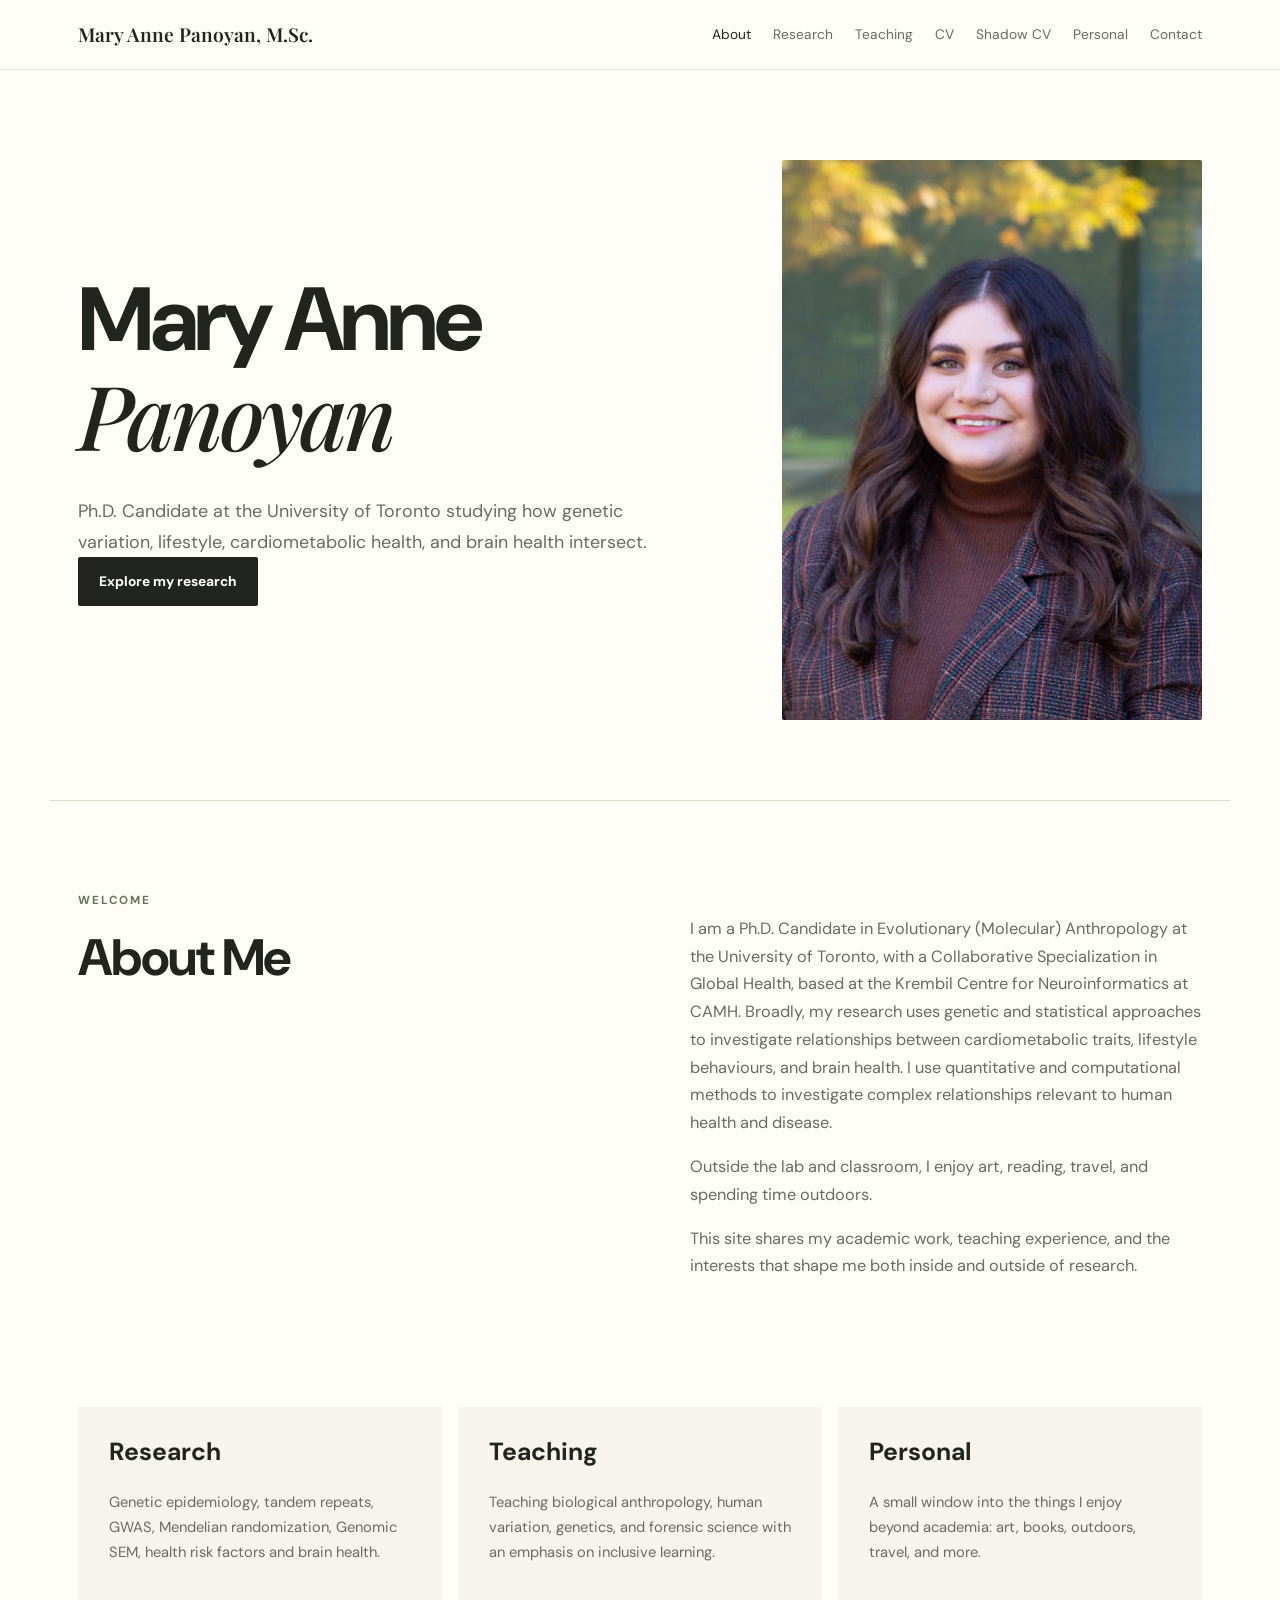
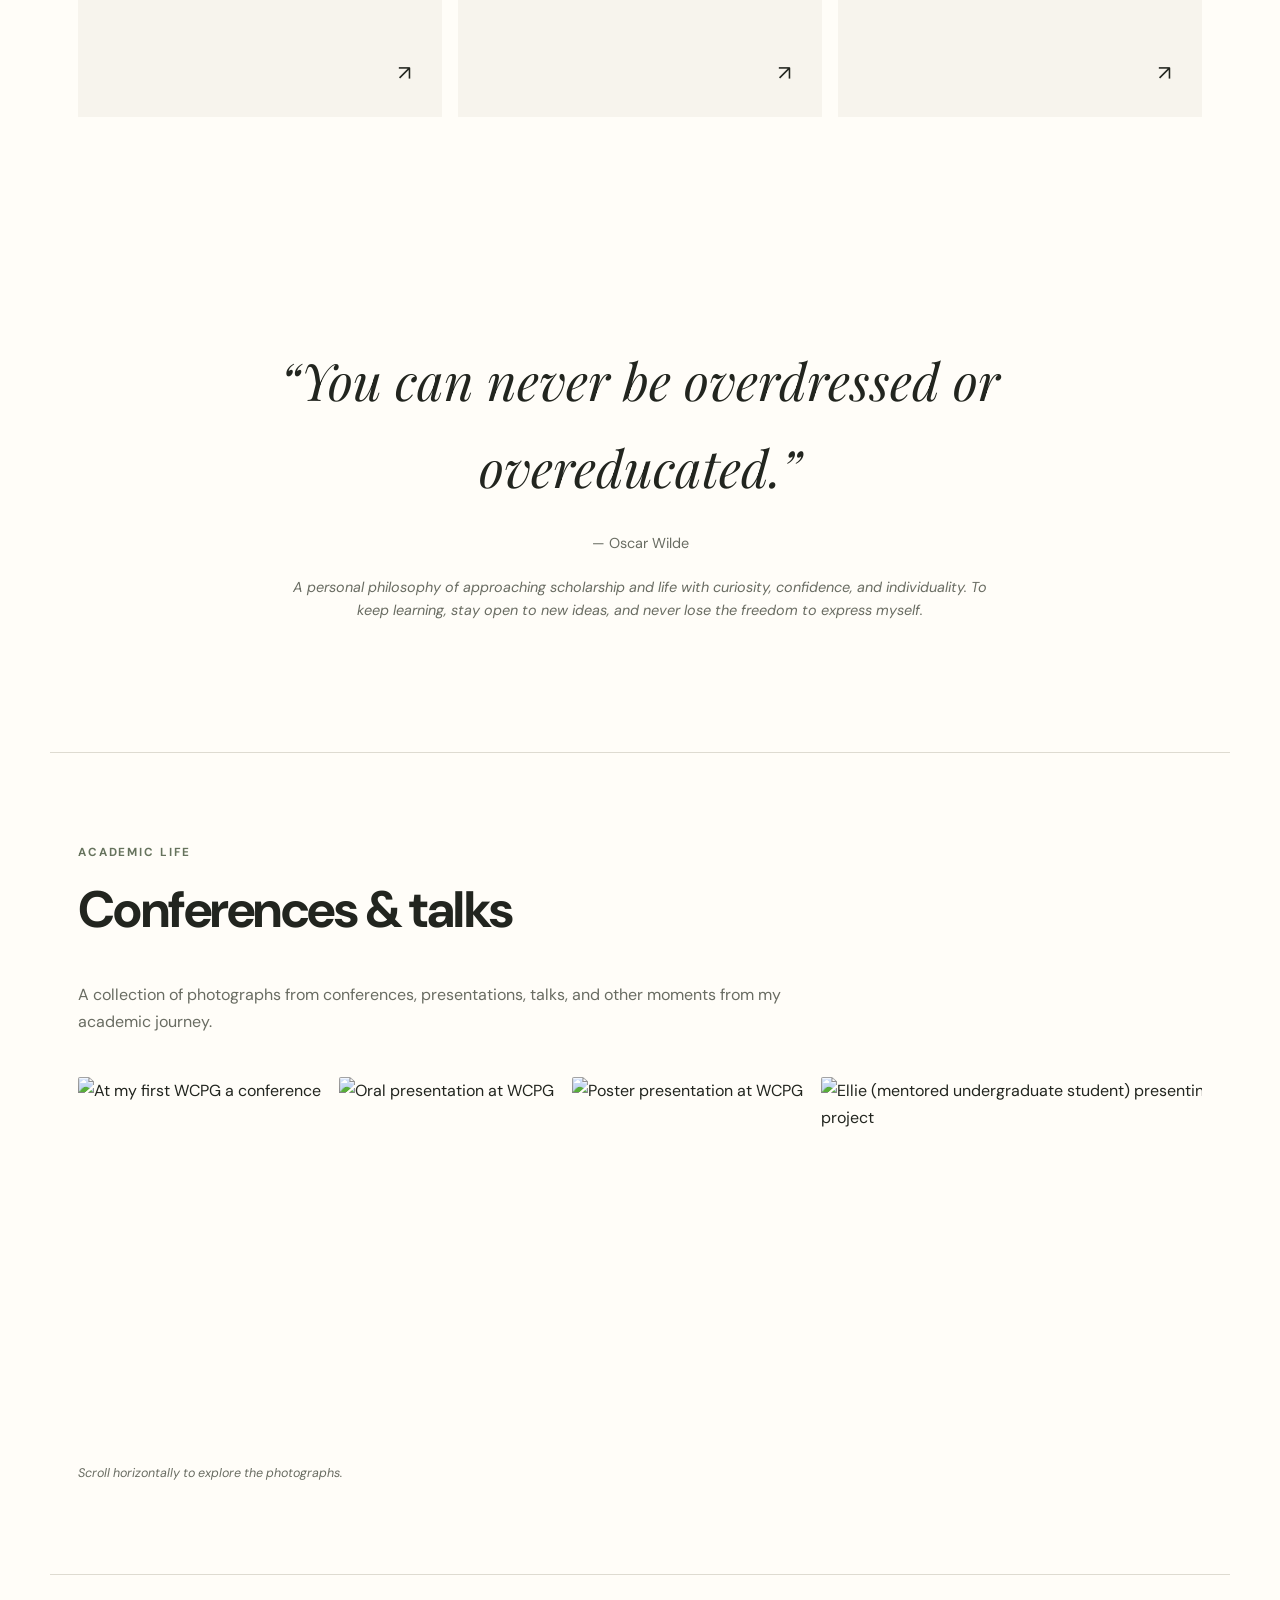
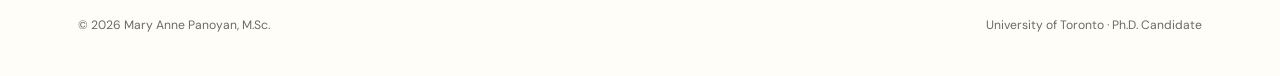
==== commit bbd3f8dd: "Update conference photos and remove unused entries Updated conference photo links and images, remove" ====
--- a/index.html
+++ b/index.html
@@ -186,13 +186,13 @@
             <!-- CONFERENCE PHOTO 1 -->
 
             <a
-                href="images/conference-1.jpg"
-                target="_blank"
-                rel="noopener noreferrer">
-
-                <img
-                    src="images/conference-1.jpg"
-                    alt="Mary Anne Panoyan at a conference">
+                href="First_WCPG.jpg"
+                target="_blank"
+                rel="noopener noreferrer">
+
+                <img
+                    src="First_WCPG.jpgg"
+                    alt="At my first WCPG a conference">
 
             </a>
 
@@ -200,13 +200,13 @@
             <!-- CONFERENCE PHOTO 2 -->
 
             <a
-                href="images/conference-2.jpg"
-                target="_blank"
-                rel="noopener noreferrer">
-
-                <img
-                    src="images/conference-2.jpg"
-                    alt="Mary Anne Panoyan at an academic presentation">
+                href="wcpgtalk.jpg"
+                target="_blank"
+                rel="noopener noreferrer">
+
+                <img
+                    src="wcpgtalk.jpg"
+                    alt="Oral presentation at WCPG">
 
             </a>
 
@@ -214,13 +214,13 @@
             <!-- CONFERENCE PHOTO 3 -->
 
             <a
-                href="images/conference-3.jpg"
-                target="_blank"
-                rel="noopener noreferrer">
-
-                <img
-                    src="images/conference-3.jpg"
-                    alt="Mary Anne Panoyan giving a research talk">
+                href="wcpgpresent.jpg"
+                target="_blank"
+                rel="noopener noreferrer">
+
+                <img
+                    src="wcpgpresent.jpg"
+                    alt="Poster presentation at WCPG">
 
             </a>
 
@@ -228,41 +228,13 @@
             <!-- CONFERENCE PHOTO 4 -->
 
             <a
-                href="images/conference-4.jpg"
-                target="_blank"
-                rel="noopener noreferrer">
-
-                <img
-                    src="images/conference-4.jpg"
-                    alt="Mary Anne Panoyan at an academic event">
-
-            </a>
-
-
-            <!-- CONFERENCE PHOTO 5 -->
-
-            <a
-                href="images/conference-5.jpg"
-                target="_blank"
-                rel="noopener noreferrer">
-
-                <img
-                    src="images/conference-5.jpg"
-                    alt="Mary Anne Panoyan presenting research">
-
-            </a>
-
-
-            <!-- CONFERENCE PHOTO 6 -->
-
-            <a
-                href="images/conference-6.jpg"
-                target="_blank"
-                rel="noopener noreferrer">
-
-                <img
-                    src="images/conference-6.jpg"
-                    alt="Mary Anne Panoyan at a conference">
+                href="elliepresent.jpg"
+                target="_blank"
+                rel="noopener noreferrer">
+
+                <img
+                    src="elliepresent.jpg"
+                    alt="Ellie (mentored undergraduate student) presenting her research project">
 
             </a>
 
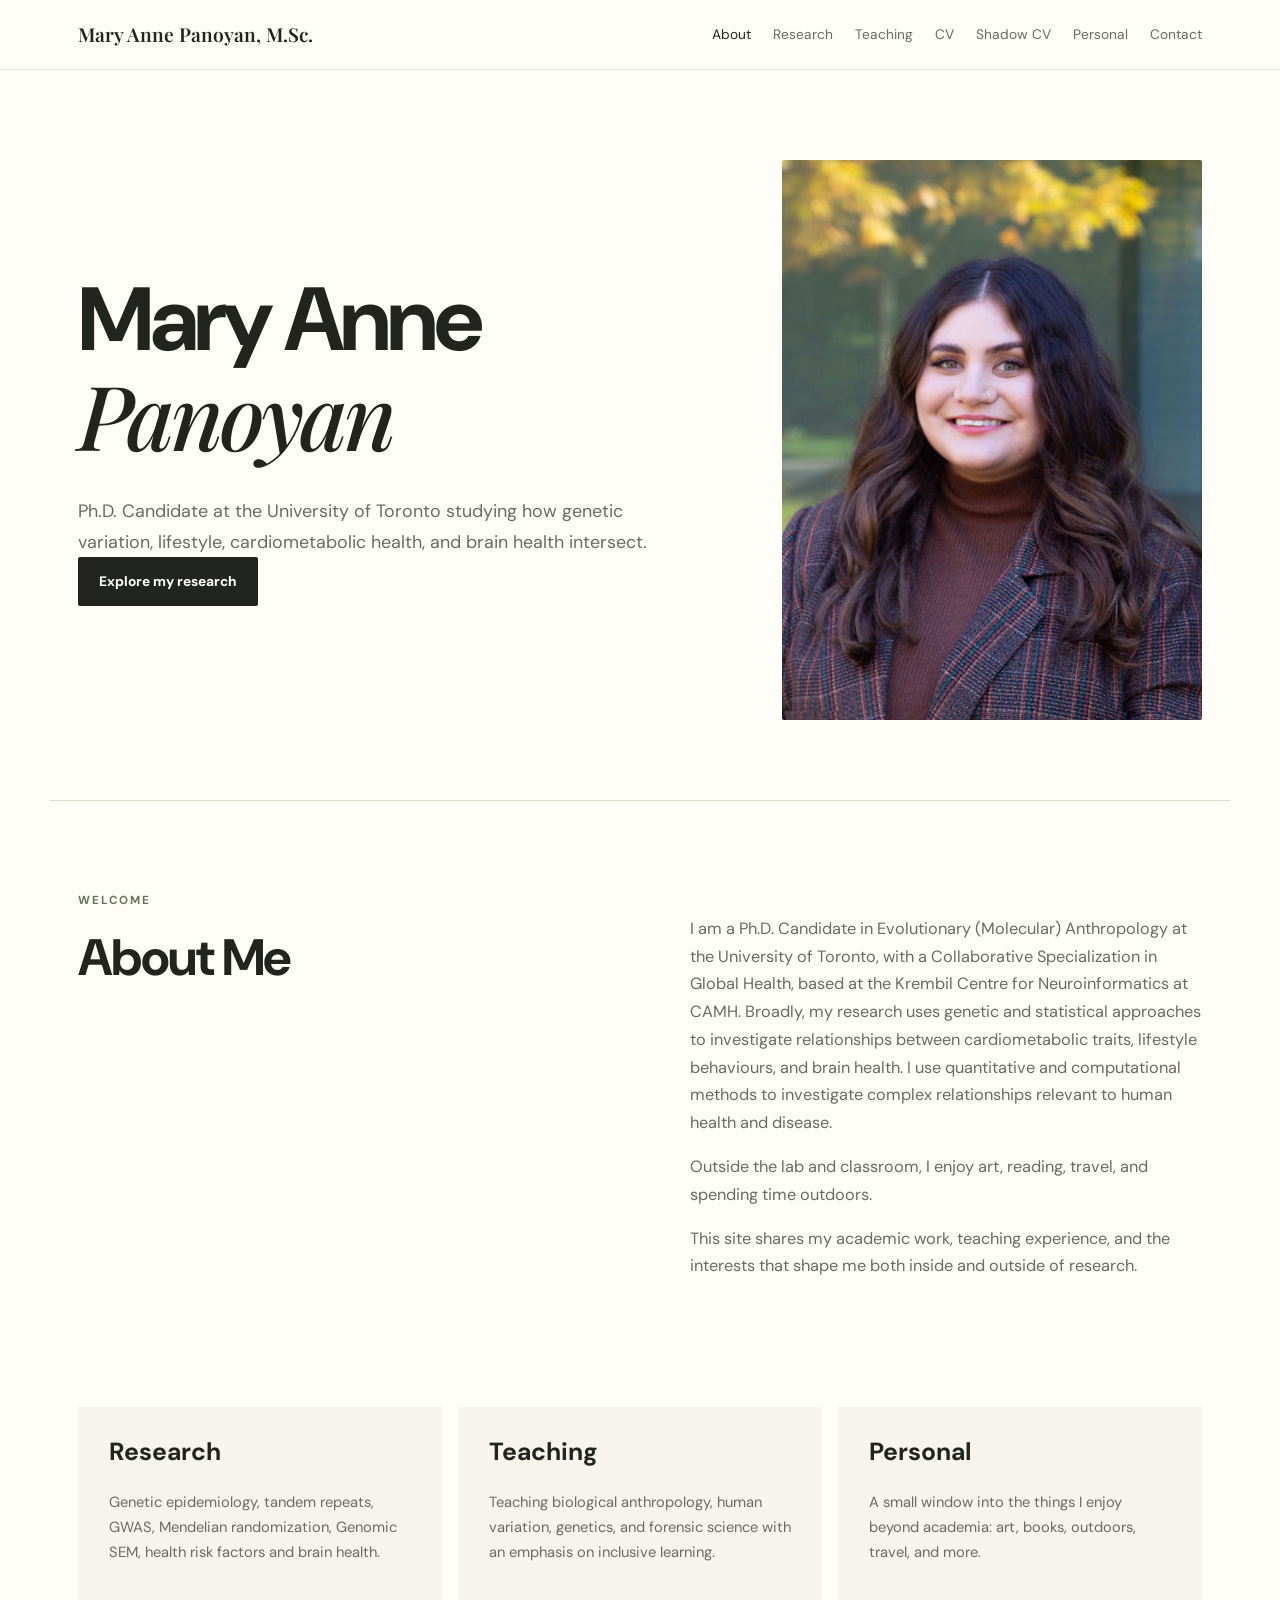
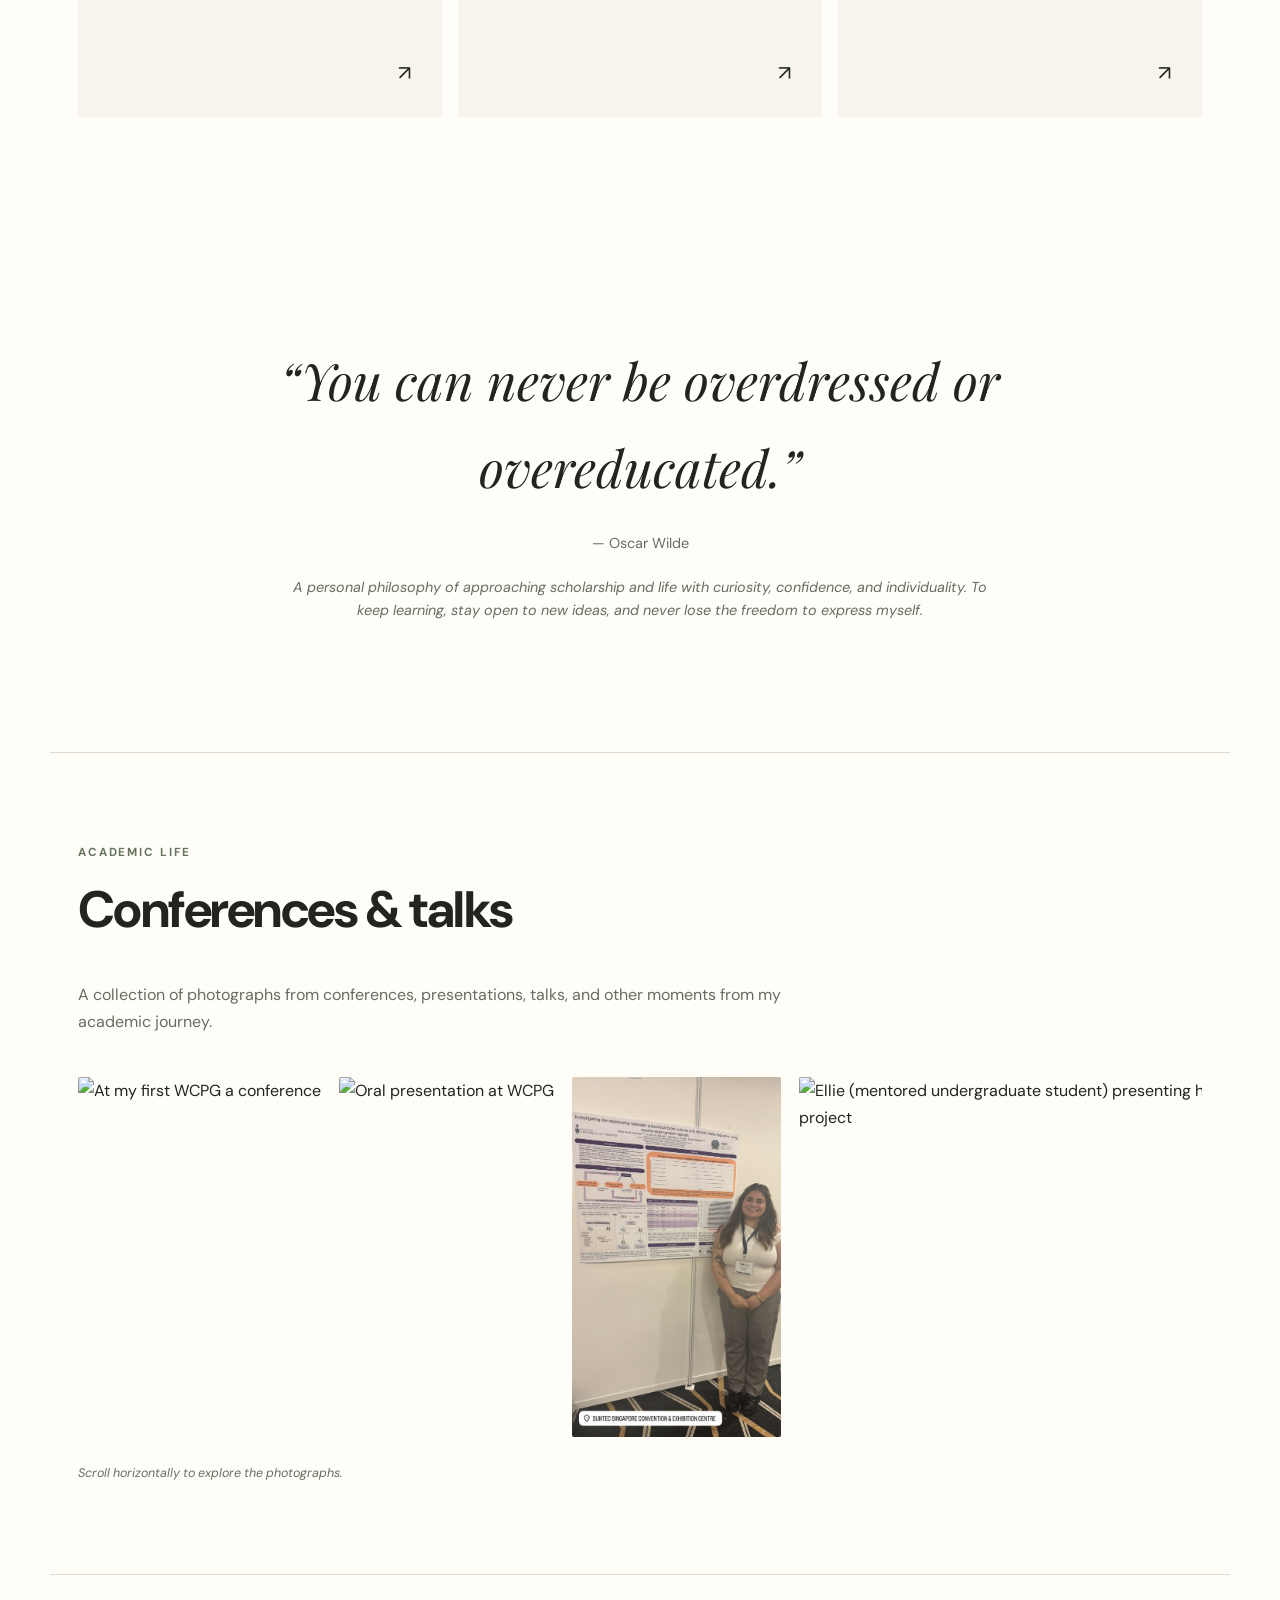
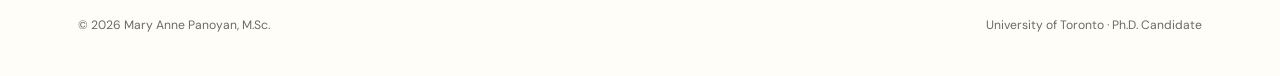
==== commit 6a72e9ff: "Update image paths in index.html" ====
--- a/index.html
+++ b/index.html
@@ -186,12 +186,12 @@
             <!-- CONFERENCE PHOTO 1 -->
 
             <a
-                href="First_WCPG.jpg"
-                target="_blank"
-                rel="noopener noreferrer">
-
-                <img
-                    src="First_WCPG.jpgg"
+                href="images/First_WCPG.jpg"
+                target="_blank"
+                rel="noopener noreferrer">
+
+                <img
+                    src="images/First_WCPG.jpgg"
                     alt="At my first WCPG a conference">
 
             </a>
@@ -200,12 +200,12 @@
             <!-- CONFERENCE PHOTO 2 -->
 
             <a
-                href="wcpgtalk.jpg"
-                target="_blank"
-                rel="noopener noreferrer">
-
-                <img
-                    src="wcpgtalk.jpg"
+                href="images/wcpgtalk.jpg"
+                target="_blank"
+                rel="noopener noreferrer">
+
+                <img
+                    src="images/wcpgtalk.jpg"
                     alt="Oral presentation at WCPG">
 
             </a>
@@ -214,12 +214,12 @@
             <!-- CONFERENCE PHOTO 3 -->
 
             <a
-                href="wcpgpresent.jpg"
-                target="_blank"
-                rel="noopener noreferrer">
-
-                <img
-                    src="wcpgpresent.jpg"
+                href="images/wcpgpresent.jpg"
+                target="_blank"
+                rel="noopener noreferrer">
+
+                <img
+                    src="images/wcpgpresent.jpg"
                     alt="Poster presentation at WCPG">
 
             </a>
@@ -228,12 +228,12 @@
             <!-- CONFERENCE PHOTO 4 -->
 
             <a
-                href="elliepresent.jpg"
-                target="_blank"
-                rel="noopener noreferrer">
-
-                <img
-                    src="elliepresent.jpg"
+                href="images/elliepresent.jpg"
+                target="_blank"
+                rel="noopener noreferrer">
+
+                <img
+                    src="images/elliepresent.jpg"
                     alt="Ellie (mentored undergraduate student) presenting her research project">
 
             </a>
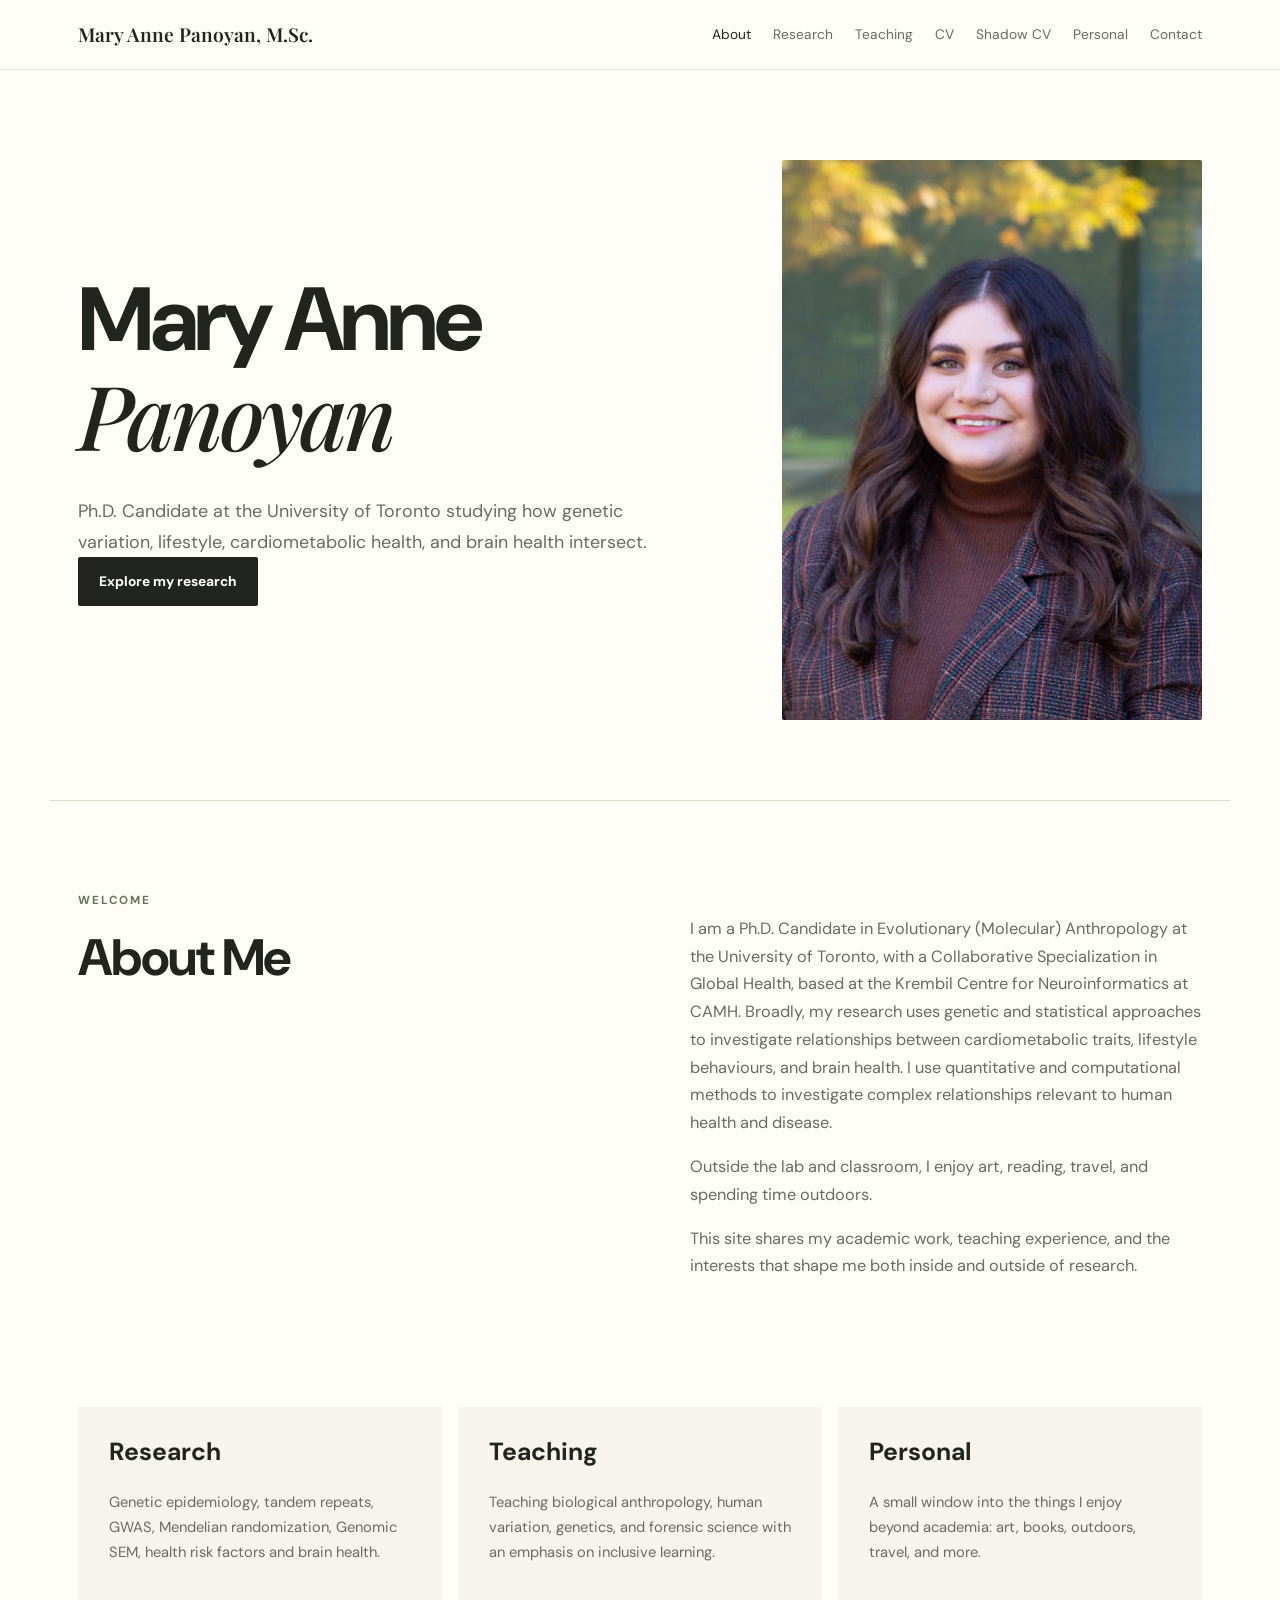
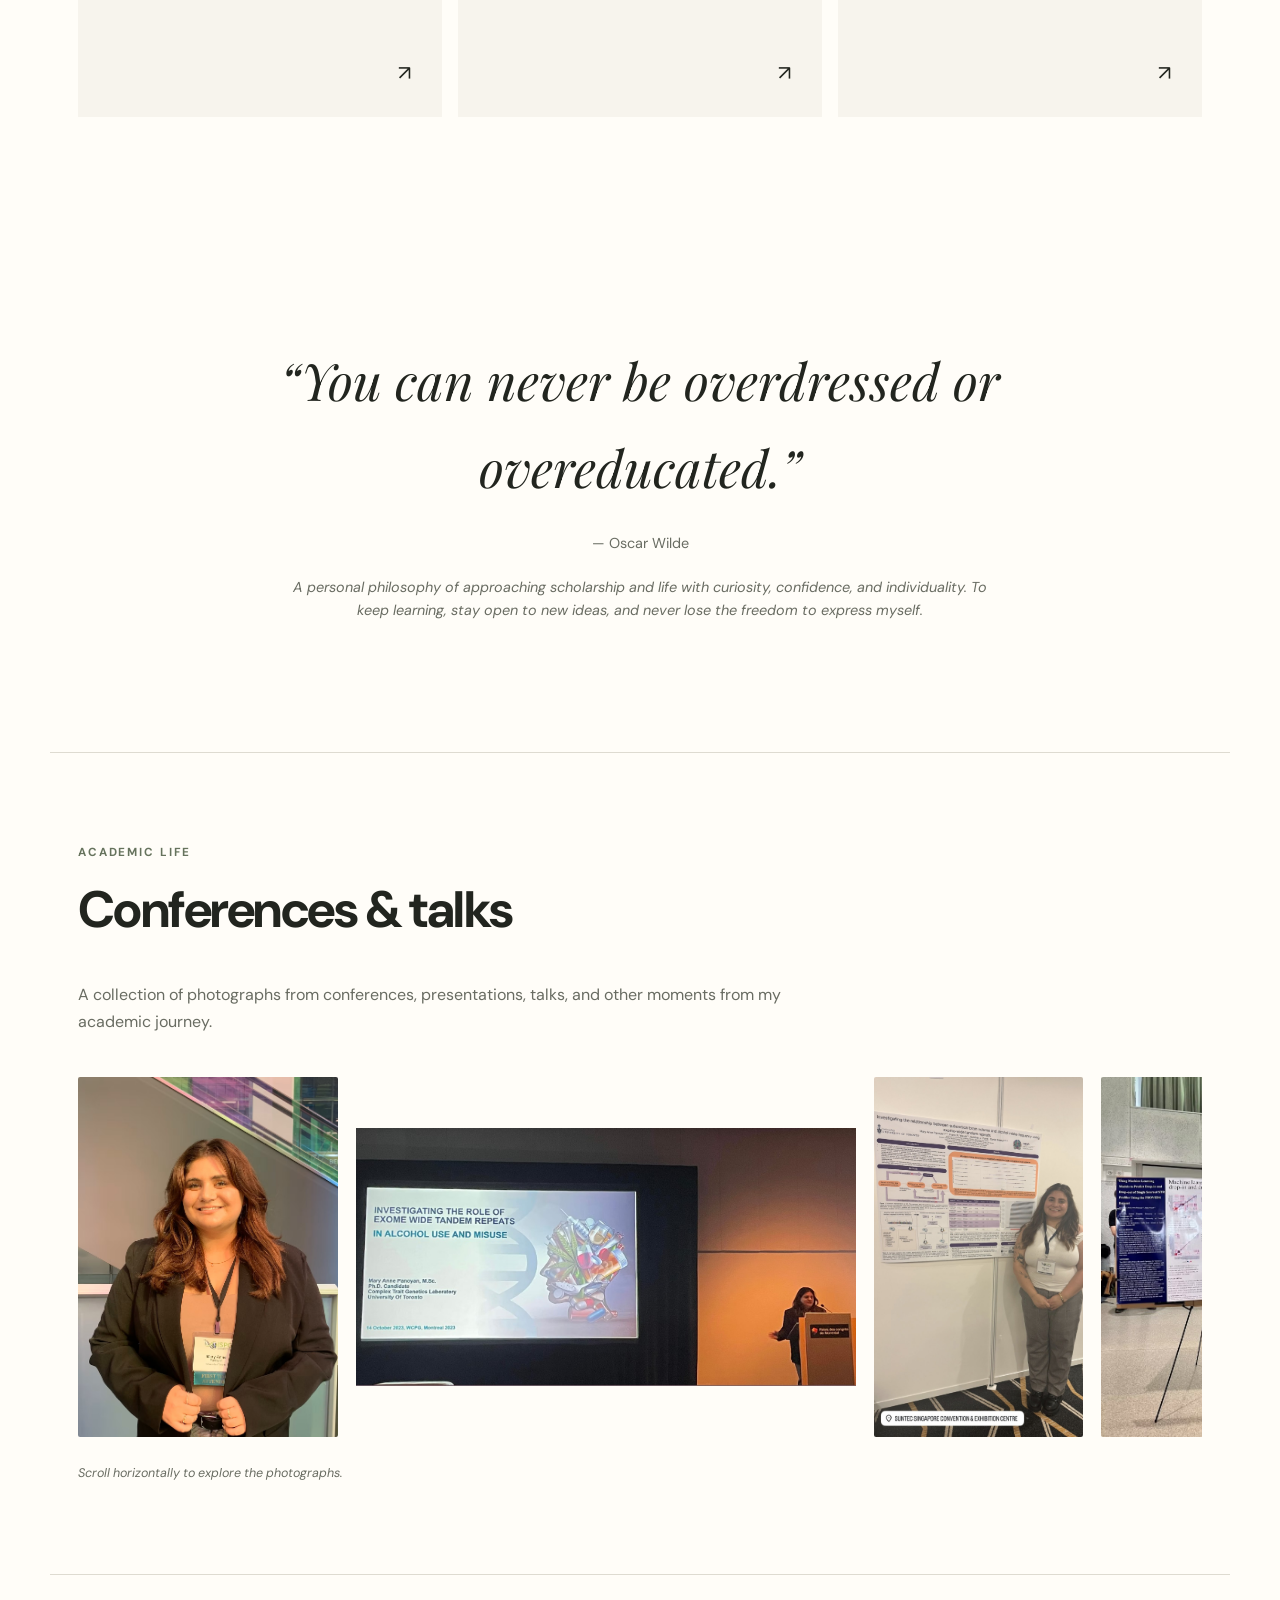
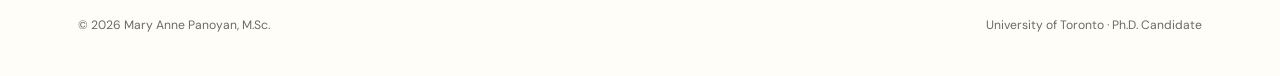
==== commit 613bfb3f: "Fix image source filename in index.html" ====
--- a/index.html
+++ b/index.html
@@ -38,7 +38,6 @@
   </div>
 </header>
 
-
 <main>
 
   <!-- HERO SECTION -->
@@ -191,7 +190,7 @@
                 rel="noopener noreferrer">
 
                 <img
-                    src="images/First_WCPG.jpgg"
+                    src="images/First_WCPG.jpg"
                     alt="At my first WCPG a conference">
 
             </a>
